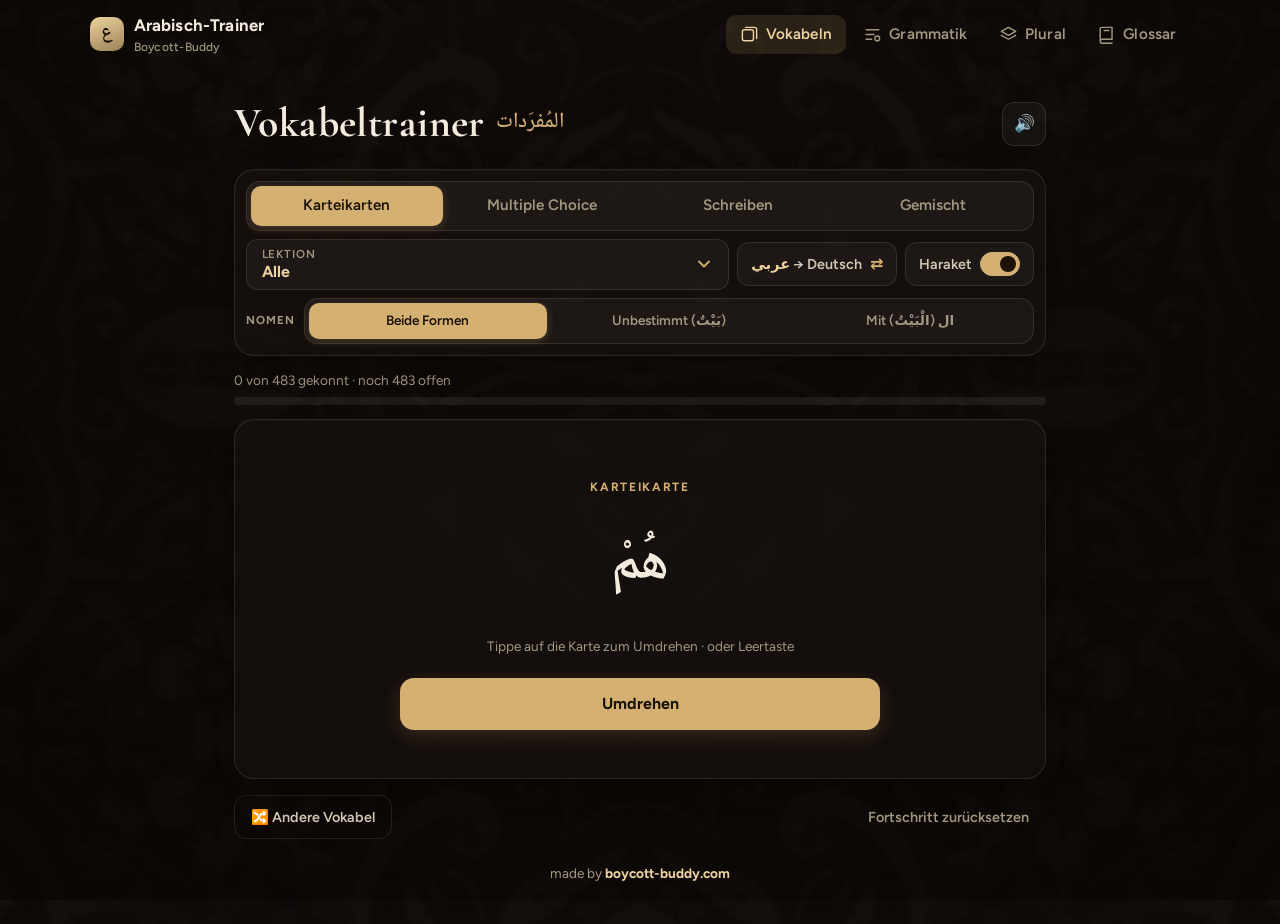
==== index.html @ 8d395cc5 "Vokabeln: unbestimmte und ال-Formen + Filter; Zusatz-Plurale markiert Nomen-Formen: - 109 fehlende G" ====
<!DOCTYPE html>
<html lang="de">
<head>
<meta charset="UTF-8">
<meta name="viewport" content="width=device-width, initial-scale=1.0, viewport-fit=cover">
<meta name="theme-color" content="#0e0a07">
<link rel="manifest" href="manifest.webmanifest">
<link rel="icon" type="image/png" sizes="32x32" href="icons/favicon-32.png">
<link rel="apple-touch-icon" href="icons/apple-touch-icon.png">
<meta name="apple-mobile-web-app-capable" content="yes">
<meta name="mobile-web-app-capable" content="yes">
<meta name="apple-mobile-web-app-status-bar-style" content="black-translucent">
<meta name="apple-mobile-web-app-title" content="Arabisch">
<title>Vokabeltrainer | Boycott-Buddy</title>
<link rel="preconnect" href="https://fonts.googleapis.com">
<link rel="preconnect" href="https://fonts.gstatic.com" crossorigin>
<link href="https://fonts.googleapis.com/css2?family=Cormorant+Garamond:wght@600;700&family=Figtree:wght@400;500;600;700&family=Noto+Naskh+Arabic:wght@400;500;600;700&display=swap" rel="stylesheet">
<link rel="stylesheet" href="theme.css?v=13">
<script>if(location.hash === "#glossar") location.replace("glossar.html");  /* alte Links aufs Glossar */</script>
<script src="vocab.js"></script>
</head>
<body class="bb-trainer">

  <nav class="tr-topbar" aria-label="Navigation">
    <a class="brand" href="index.html"><span class="brand-mark" aria-hidden="true">ع</span><span class="brand-text">Arabisch-Trainer<small>Boycott-Buddy</small></span></a>
    <div class="nav-links">
      <a href="index.html" class="active" aria-current="page"><svg viewBox="0 0 24 24" fill="none" stroke="currentColor" stroke-width="1.8" stroke-linecap="round" stroke-linejoin="round" aria-hidden="true"><rect x="3" y="6" width="14" height="14" rx="2.5"/><path d="M7 3h11.5A2.5 2.5 0 0 1 21 5.5V17"/></svg><span>Vokabeln</span></a>
      <a href="satzanalyse.html"><svg viewBox="0 0 24 24" fill="none" stroke="currentColor" stroke-width="1.8" stroke-linecap="round" stroke-linejoin="round" aria-hidden="true"><path d="M4 6h16M4 12h10M4 18h7"/><circle cx="18" cy="17" r="3"/></svg><span>Grammatik</span></a>
      <a href="plural-uebung.html"><svg viewBox="0 0 24 24" fill="none" stroke="currentColor" stroke-width="1.8" stroke-linecap="round" stroke-linejoin="round" aria-hidden="true"><path d="m12 3 9 5-9 5-9-5 9-5Z"/><path d="m3 13 9 5 9-5"/></svg><span>Plural</span></a>
      <a href="glossar.html"><svg viewBox="0 0 24 24" fill="none" stroke="currentColor" stroke-width="1.8" stroke-linecap="round" stroke-linejoin="round" aria-hidden="true"><path d="M4 19.5V5a2 2 0 0 1 2-2h13v15H6.5A2.5 2.5 0 0 0 4 20.5 2.5 2.5 0 0 0 6.5 23H19"/><path d="M9 7h6"/></svg><span>Glossar</span></a>
    </div>
  </nav>

  <header>
    <div class="head-row">
      <h1>Vokabeltrainer</h1>
      <span class="ar-sub">المُفرَدات</span>
      <button id="sound-toggle" class="icon-btn" title="Sound an/aus" aria-label="Sound an/aus">🔊</button>
    </div>
  </header>

  <main>
    <section class="panel" aria-label="Einstellungen">
      <div class="pill-group seg" id="tabs" aria-label="Übungsart">
        <button class="pill-btn" data-mode="flash"><span class="lbl-long">Karteikarten</span><span class="lbl-short">Karten</span></button>
        <button class="pill-btn" data-mode="mc"><span class="lbl-long">Multiple Choice</span><span class="lbl-short">Auswahl</span></button>
        <button class="pill-btn" data-mode="write">Schreiben</button>
        <button class="pill-btn" data-mode="mix"><span class="lbl-long">Gemischt</span><span class="lbl-short">Mix</span></button>
      </div>
      <div class="tool-row stack">
        <div data-picker-for="lesson-tabs"></div>
        <button class="toggle-pill" id="dir-toggle" title="Abfragerichtung umschalten">
          <span id="dir-label"><b>عربي</b> → Deutsch</span> <span class="swap" aria-hidden="true">⇄</span>
        </button>
        <label class="toggle-pill" id="harakat-toggle-wrap" title="Vokalzeichen (Haraket) anzeigen">
          <span>Haraket</span>
          <span class="switch">
            <input type="checkbox" id="harakat-checkbox" checked>
            <span class="slider"></span>
          </span>
          <b id="harakat-state" hidden>an</b>
        </label>
      </div>
      <div class="form-row">
        <span class="form-row-label">Nomen</span>
        <div class="pill-group seg" id="form-tabs" aria-label="Nomen-Form">
          <button class="pill-btn" data-form="beide"><span class="lbl-long">Beide Formen</span><span class="lbl-short">Beide</span></button>
          <button class="pill-btn" data-form="unbestimmt" title="z. B. بَيْتٌ – ein Haus"><span class="lbl-long">Unbestimmt (بَيْتٌ)</span><span class="lbl-short">ohne ال</span></button>
          <button class="pill-btn" data-form="mit-al" title="z. B. الْبَيْتُ – das Haus"><span class="lbl-long">Mit ال (الْبَيْتُ)</span><span class="lbl-short">mit ال</span></button>
        </div>
      </div>
      <div class="pill-group" id="lesson-tabs" data-picker data-picker-label="Lektion" data-picker-title="Lektion wählen"></div>
    </section>

    <div class="progress-row">
      <div class="progress-track"><div class="progress-fill" id="progress-fill" style="width:0%"></div></div>
      <div class="progress-label" id="progress-label">0 % gekonnt</div>
      <div class="stats-pill" hidden>
        <div>Gesamt <b id="stat-total">0</b></div>
        <div class="mastered">Gekonnt <b id="stat-mastered">0</b></div>
      </div>
    </div>

    <div class="card-outer">
      <div class="card" id="card"></div>
      <div id="end-overlay" class="end-overlay" aria-hidden="true">
        <div class="end-modal" role="dialog" aria-modal="true" aria-labelledby="end-title">
          <h2 id="end-title">Alles gekonnt!</h2>
          <p id="end-message">Du hast alle Vokabeln dieser Lektion erfolgreich gelernt.</p>
          <div class="end-actions">
            <button class="btn-replay" id="end-replay">Nochmal üben</button>
            <button class="btn-back" id="end-back">Zurück zur Übersicht</button>
            <button class="btn-close" id="end-close">Schließen</button>
          </div>
        </div>
      </div>
    </div>

    <div class="controls">
      <button class="ghost-btn" id="shuffle-btn">🔀 Andere Vokabel</button>
      <button class="ghost-btn danger" id="reset-progress-btn">Fortschritt zurücksetzen</button>
    </div>
  </main>

  <footer>
    <div class="made-by">made by <a href="https://boycott-buddy.com/" target="_blank" rel="noopener">boycott-buddy.com</a></div>
  </footer>

<script>
/* Die Vokabelliste (LESSONS) wird aus vocab.js geladen — siehe <script src="vocab.js">
   im <head>. Diese Datei hier enthält nur die Trainer-Logik. */
const STORAGE_KEY = "vocab_progress_v1";
const SOUND_KEY = "vocab_sound_muted";
/* Ein Wort gilt als "gekonnt", sobald die letzte Antwort richtig war; ein Fehler zieht es wieder ab. */
const MASTER_THRESHOLD = 1;

/* ---------- Haraket ein-/ausblenden ---------- */
const HARAKAT_REGEX = /[ً-ْٖ-ٰٟۖ-ۭ]/g;
function stripHarakat(text){ return text.replace(HARAKAT_REGEX, ""); }
let showHarakat = true;
function displayArabic(text){ return showHarakat ? text : stripHarakat(text); }

/* ---------- Lektionen ---------- */
let selectedLesson = "alle";
/* Jedes Wort zählt nur einmal, auch wenn es in mehreren Lektionen steht
   (der Fortschritt wird ohnehin pro Wort gespeichert). */
function currentDeck(){
  const list = selectedLesson === "alle" ? Object.values(LESSONS).flat() : (LESSONS[selectedLesson] || []);
  const seen = new Set();
  return list
    .flatMap(w => w.alt ? [w, altCard(w)] : [w])          // zweite Form (unbestimmt / mit ال) als eigene Karte
    .filter(w => { const k = w.arabic.trim(); if(seen.has(k)) return false; seen.add(k); return true; })
    .filter(matchesFormFilter);
}

/* ---------- Nomen-Formen: unbestimmt (بَيْتٌ – ein Haus) / mit ال (الْبَيْتُ – das Haus) ----------
   In vocab.js steht bei einem Nomen die fehlende Gegenform im Feld "alt". Daraus wird
   eine eigene Karte mit eigenem Lernfortschritt.
   Filter: "beide" = alle Vokabeln; "unbestimmt" / "mit-al" = NUR Nomen in genau
   dieser Form (Verben, Adjektive, Partikeln, Ländernamen usw. fallen dann weg). */
const FORM_KEY = "vocab_form_filter";
let formFilter = "beide";                 // beide | unbestimmt | mit-al
try{ formFilter = localStorage.getItem(FORM_KEY) || "beide"; }catch(e){}
const altCache = new Map();
function altCard(w){
  if(!altCache.has(w)) altCache.set(w, { arabic: w.alt.arabic, german: w.alt.german, categories: w.categories, isAltOf: w });
  return altCache.get(w);
}
function nounForm(w){
  const isNoun = w.alt || w.isAltOf ||
    (Array.isArray(w.categories) && w.categories.includes("ism") && /^(ein|eine|der|die|das)\s/i.test(w.german.trim()));
  if(!isNoun) return null;
  return stripHarakat(w.arabic.trim()).startsWith("ال") ? "mit-al" : "unbestimmt";
}
function matchesFormFilter(w){
  if(formFilter === "beide") return true;
  return nounForm(w) === formFilter;
}

/* ---------- Sound-Engine ----------
   synthetisiert per Web Audio, keine Audiodateien nötig.
   Combo-System: richtige Antworten in Folge klingen minimal höher/heller,
   damit sich eine Serie auch akustisch wie ein kleiner Erfolg anfühlt. */
const Sound = (() => {
  let ctx = null;
  let muted = localStorage.getItem(SOUND_KEY) === "1";
  let combo = 0;

  function ensureCtx(){
    if(!ctx){
      const AC = window.AudioContext || window.webkitAudioContext;
      ctx = new AC();
    }
    if(ctx.state === "suspended") ctx.resume();
    return ctx;
  }

  function tone(freq, start, dur, type="sine", gainPeak=0.16, opts={}){
    if(muted) return;
    /* Sound darf NIE die Bedienung blockieren (z. B. wenn der Browser Audio sperrt) */
    try{ toneUnsafe(freq, start, dur, type, gainPeak, opts); }catch(e){ /* ignorieren */ }
  }
  function toneUnsafe(freq, start, dur, type, gainPeak, opts){
    const c = ensureCtx();
    const osc = c.createOscillator();
    const gain = c.createGain();
    const filter = c.createBiquadFilter();
    filter.type = "lowpass";
    filter.frequency.value = opts.cutoff || 4200;
    osc.type = type;
    osc.frequency.setValueAtTime(freq, c.currentTime + start);
    if(opts.slideTo){
      osc.frequency.linearRampToValueAtTime(opts.slideTo, c.currentTime + start + dur);
    }
    gain.gain.setValueAtTime(0, c.currentTime + start);
    gain.gain.linearRampToValueAtTime(gainPeak, c.currentTime + start + 0.014);
    gain.gain.exponentialRampToValueAtTime(0.0001, c.currentTime + start + dur);
    osc.connect(filter).connect(gain).connect(c.destination);
    osc.start(c.currentTime + start);
    osc.stop(c.currentTime + start + dur + 0.03);
  }

  return {
    click(){ tone(660, 0, 0.045, "triangle", 0.05, {cutoff: 3000}); },
    flip(){ tone(520, 0, 0.05, "triangle", 0.07); tone(780, 0.05, 0.08, "sine", 0.06); },

    correct(){
      combo = Math.min(combo + 1, 7);
      const step = Math.pow(2, combo / 12); // pro Combo-Stufe einen Halbton höher
      tone(523.25 * step, 0,    0.11, "sine", 0.17);
      tone(659.25 * step, 0.05, 0.13, "sine", 0.13);
      tone(783.99 * step, 0.1,  0.18, "sine", 0.11);
    },

    wrong(){
      combo = 0;
      tone(233, 0,    0.16, "sine", 0.11, {slideTo: 180, cutoff: 1400});
      tone(174, 0.03, 0.2,  "sine", 0.08, {cutoff: 1200});
    },

    mastered(){
      combo = 0;
      tone(523.25, 0,    0.12, "sine", 0.15);
      tone(659.25, 0.08, 0.12, "sine", 0.15);
      tone(783.99, 0.16, 0.14, "sine", 0.15);
      tone(1046.5, 0.26, 0.32, "sine", 0.17);
      tone(1318.5, 0.3,  0.28, "sine", 0.09);
    },

    isMuted(){ return muted; },
    toggle(){
      muted = !muted;
      localStorage.setItem(SOUND_KEY, muted ? "1" : "0");
      if(!muted) this.click();
      return muted;
    }
  };
})();

let progress = loadProgress();
let mode = "flash";
let direction = "ar-de"; // ar-de = Arabisch -> Deutsch, de-ar = Deutsch -> Arabisch
let currentWord = null;
let lastWordKey = null;
let sessionCorrect = 0, sessionTotal = 0;
let cardEl = document.getElementById("card");

function loadProgress(){
  try{
    const raw = localStorage.getItem(STORAGE_KEY);
    return raw ? JSON.parse(raw) : {};
  }catch(e){ return {}; }
}
function saveProgress(){
  try{ localStorage.setItem(STORAGE_KEY, JSON.stringify(progress)); }catch(e){}
}
/* Lernstufe pro Wort (Feld "streak", 0 … MASTER_THRESHOLD):
   richtig  -> eine Stufe hoch (max. MASTER_THRESHOLD = gekonnt)
   falsch   -> eine Stufe runter (nicht gleich auf 0, damit der Fortschritt nicht einbricht) */
function wordKey(word){ return word.arabic.trim(); }
function getEntry(word){
  const k = wordKey(word);
  if(!progress[k]){
    /* ältere Einträge mit Leerzeichen am Ende übernehmen */
    progress[k] = progress[word.arabic] ? progress[word.arabic] : { streak: 0, wrong: 0 };
  }
  return progress[k];
}
function getLevel(word){
  const e = progress[wordKey(word)] || progress[word.arabic];
  return e ? Math.min(e.streak || 0, MASTER_THRESHOLD) : 0;
}
function isMastered(word){
  return getLevel(word) >= MASTER_THRESHOLD;
}
function markResult(word, correct){
  const e = getEntry(word);
  const wasMastered = e.streak >= MASTER_THRESHOLD;
  if(correct){ e.streak = Math.min(MASTER_THRESHOLD, (e.streak || 0) + 1); }
  else { e.streak = Math.max(0, Math.min(e.streak || 0, MASTER_THRESHOLD) - 1); e.wrong = (e.wrong || 0) + 1; }
  const justMastered = !wasMastered && e.streak >= MASTER_THRESHOLD;
  saveProgress();
  sessionTotal++; if(correct) sessionCorrect++;
  lastWordKey = wordKey(word);

  try{ if(justMastered) Sound.mastered(); else if(correct) Sound.correct(); else Sound.wrong(); }catch(err){}

  updateStats();
}

function updateStats(){
  const deck = currentDeck();
  const masteredCount = deck.filter(isMastered).length;
  const levelSum = deck.reduce((sum, w) => sum + getLevel(w), 0);
  const pct = deck.length ? Math.round(levelSum / (deck.length * MASTER_THRESHOLD) * 100) : 0;
  document.getElementById("stat-total").innerText = deck.length;
  document.getElementById("stat-mastered").innerText = `${masteredCount}/${deck.length}`;
  document.getElementById("progress-fill").style.width = pct + "%";
  if(deck.length > 0 && masteredCount === deck.length){
    document.getElementById("progress-label").innerText = "100 % — Alles gekonnt!";
    if(window.__endShownFor !== selectedLesson){
      window.__endShownFor = selectedLesson;
      try{ showEndOverlay(deck); }catch(e){}
      try{ Sound.mastered(); }catch(e){}
    }
  } else {
    window.__endShownFor = null;
    document.getElementById("progress-label").innerText = `${masteredCount} von ${deck.length} gekonnt · noch ${deck.length - masteredCount} offen`;
    try{ hideEndOverlay(); }catch(e){}
  }
}

/* ---------- End-Screen / Overlay Logik ---------- */
function showEndOverlay(deck){
  const overlay = document.getElementById('end-overlay');
  const msg = document.getElementById('end-message');
  const title = document.getElementById('end-title');
  const label = selectedLesson === 'alle' ? 'allen Lektionen' : ((typeof LESSON_LABELS !== 'undefined' && LESSON_LABELS[selectedLesson]) || `Lektion ${selectedLesson}`);
  title.innerText = 'Alles gekonnt!';
  msg.innerText = `Du hast alle Vokabeln in ${label} erfolgreich gelernt.`;
  overlay.classList.add('show'); overlay.setAttribute('aria-hidden','false');
}

function hideEndOverlay(){
  const overlay = document.getElementById('end-overlay');
  if(overlay){ overlay.classList.remove('show'); overlay.setAttribute('aria-hidden','true'); }
}

function replayLesson(){
  const deck = currentDeck();
  deck.forEach(w => { const e = getEntry(w); e.streak = 0; e.wrong = 0; });
  sessionCorrect = 0; sessionTotal = 0;
  saveProgress();
  window.__endShownFor = null;
  hideEndOverlay();
  updateStats();
  nextCard();
}

function backToAll(){
  selectedLesson = 'alle';
  buildLessonTabs();
  window.__endShownFor = null;
  hideEndOverlay();
  updateStats();
  nextCard();
}

// Overlay button listeners
document.addEventListener('click', function(e){
  if(e.target && e.target.id === 'end-replay') replayLesson();
  if(e.target && e.target.id === 'end-back') backToAll();
  if(e.target && e.target.id === 'end-close') hideEndOverlay();
});

function scheduleNextCard(delay = 850){
  clearTimeout(window.__vocabAdvanceTimer);
  window.__vocabAdvanceTimer = window.setTimeout(() => nextCard(), delay);
}

/* Dasselbe Wort nie zweimal direkt hintereinander; Wörter mit vielen Fehlern kommen häufiger. */
function weightedPick(list){
  const known = list.filter(isMastered);
  const unknown = list.filter(w => !isMastered(w));
  /* Meistens kommen noch nicht gekonnte Wörter dran; etwa jede 4. Karte ist eine
     Wiederholung eines schon gekonnten Wortes — bei einem Fehler wird dort der Punkt
     wieder abgezogen. */
  let cand;
  if(unknown.length === 0) cand = known;
  else if(known.length > 0 && Math.random() < 0.25) cand = known;
  else cand = unknown;
  if(cand.length > 1) cand = cand.filter(w => wordKey(w) !== lastWordKey);
  const weights = cand.map(w => {
    const e = progress[wordKey(w)] || {};
    return 1 + Math.min(e.wrong || 0, 4);
  });
  let r = Math.random() * weights.reduce((a, b) => a + b, 0);
  for(let i = 0; i < cand.length; i++){
    r -= weights[i];
    if(r <= 0) return cand[i];
  }
  return cand[cand.length - 1];
}

function shuffle(arr){
  for(let i=arr.length-1;i>0;i--){
    const j = Math.floor(Math.random()*(i+1));
    [arr[i],arr[j]]=[arr[j],arr[i]];
  }
  return arr;
}

function setMode(m){
  mode = m;
  document.querySelectorAll("#tabs .pill-btn").forEach(t => t.classList.toggle("active", t.dataset.mode === m));
  nextCard();
}

function toggleDirection(){
  direction = direction === "ar-de" ? "de-ar" : "ar-de";
  const label = document.getElementById("dir-label");
  label.innerHTML = direction === "ar-de" ? "<b>عربي</b> → Deutsch" : "<b>Deutsch</b> → عربي";
  nextCard();
}

function activeModeForRound(){
  if(mode !== "mix") return mode;
  const pool = ["flash","mc","write"];
  return pool[Math.floor(Math.random()*pool.length)];
}

/* ---------- Lektionen-Auswahl ---------- */
function buildLessonTabs(){
  const wrap = document.getElementById("lesson-tabs");
  wrap.innerHTML = "";

  const allBtn = document.createElement("button");
  allBtn.className = "lesson-pill" + (selectedLesson === "alle" ? " active" : "");
  allBtn.textContent = "Alle";
  allBtn.dataset.key = "alle";
  wrap.appendChild(allBtn);

  /* Schlüssel wie "9a"/"9b": erst nach Zahl, dann nach Suffix sortieren; "Grammatik" ans Ende */
  const lessonOrder = k => { const m = String(k).match(/^(\d+)(.*)$/); return m ? [Number(m[1]), m[2]] : [Infinity, String(k)]; };
  Object.keys(LESSONS).sort((a,b) => { const x = lessonOrder(a), y = lessonOrder(b); return x[0] !== y[0] ? (x[0] < y[0] ? -1 : 1) : x[1].localeCompare(y[1]); }).forEach(key => {
    const hasWords = LESSONS[key].length > 0;
    const btn = document.createElement("button");
    btn.className = "lesson-pill" + (hasWords ? "" : " disabled") + (selectedLesson === key ? " active" : "");
    btn.textContent = (typeof LESSON_LABELS !== "undefined" && LESSON_LABELS[key]) || `Lektion ${key}`;
    btn.dataset.key = key;
    if(!hasWords) btn.title = "noch keine Vokabeln in dieser Lektion";
    wrap.appendChild(btn);
  });

  /* onclick statt addEventListener: buildLessonTabs() läuft mehrfach (z. B. bei
     "Zurück zur Übersicht"); sonst würde der Listener jedes Mal doppelt registriert. */
  wrap.onclick = e => {
    const btn = e.target.closest(".lesson-pill");
    if(!btn || btn.classList.contains("disabled")) return;
    Sound.click();
    selectedLesson = btn.dataset.key;
    [...wrap.children].forEach(b => b.classList.toggle("active", b === btn));
    updateStats();
    nextCard();
  };
}

function nextCard(){
  clearTimeout(window.__vocabAdvanceTimer);
  cardEl.onclick = null; cardEl.style.cursor = "";
  const deck = currentDeck();
  if(deck.length === 0){
    const label = selectedLesson === "alle" ? "Vokabeln" : `Lektion ${selectedLesson}`;
    cardEl.innerHTML = `<div class="empty-state"><div class="big">Noch keine ${label} hinterlegt.</div>Trage sie in <kbd>vocab.js</kbd> in der passenden Lektion ein.</div>`;
    return;
  }
  currentWord = weightedPick(deck);
  const roundMode = activeModeForRound();
  if(roundMode === "flash") renderFlash();
  else if(roundMode === "mc") renderMC();
  else renderWrite();
}

function pluralHtml(word){
  if(!word || !word.plural) return "";
  /* Plurale, die nicht im Buch stehen (Ergänzungen, v. a. Lektion 1–11), deutlich markieren */
  const extra = typeof isBookPlural === "function" && !isBookPlural(word);
  return `<span class="plural-line${extra ? " not-book" : ""}">Plural${extra ? ' <small class="not-book-tag" title="Diese Pluralform steht nicht im Buch">nicht aus dem Buch</small>' : ""}: <bdi class="ar" dir="rtl">${displayArabic(word.plural)}</bdi></span>`;
}

function frontBack(word){
  if(direction === "ar-de") return { front: displayArabic(word.arabic), back: word.german, frontIsArabic: true };
  return { front: word.german, back: displayArabic(word.arabic), frontIsArabic: false };
}

function renderFlash(){
  const {front, back, frontIsArabic} = frontBack(currentWord);
  cardEl.innerHTML = `
    <div class="prompt-hint">Karteikarte</div>
    <div class="prompt-row-flex">
      <div id="flash-face" class="${frontIsArabic ? 'prompt-word' : 'prompt-word is-german'}" style="cursor:pointer;">${front}</div>
    </div>
    <div class="tap-hint" id="flash-hint">Tippe auf die Karte zum Umdrehen<span class="only-desktop"> · oder Leertaste</span></div>
    <div id="flash-actions" class="flash-actions" style="display:none;">
      <button class="btn-again" id="btn-again">✗ Nochmal</button>
      <button class="btn-know" id="btn-know">✓ Kenn ich</button>
    </div>
    <button type="button" class="next-btn" id="flash-flip-btn">Umdrehen</button>
  `;
  const face = document.getElementById("flash-face");
  const actions = document.getElementById("flash-actions");

  let flipped = false;
  const flipBtn = document.getElementById("flash-flip-btn");
  function flip(){
    flipped = !flipped;
    if(flipped){
      face.innerHTML = back + pluralHtml(currentWord);
      face.className = frontIsArabic ? "prompt-word is-german" : "prompt-word";
      actions.style.display = "flex";
    } else {
      face.innerHTML = front;
      face.className = frontIsArabic ? "prompt-word" : "prompt-word is-german";
      actions.style.display = "none";
    }
    if(flipBtn){
      flipBtn.textContent = flipped ? "Zurückdrehen" : "Umdrehen";
      flipBtn.classList.toggle("secondary", flipped);
    }
    const hint = document.getElementById("flash-hint");
    if(hint) hint.style.display = flipped ? "none" : "";
    try{ Sound.flip(); }catch(e){}
  }
  /* Entfernt sich selbst, sobald diese Karte nicht mehr angezeigt wird. Vorher wurde nur
     auf "irgendeine" Karteikarte geprüft — beim Überspringen ("Andere Vokabel") blieben
     alte Handler aktiv und sammelten sich an. */
  function flipHandler(e){
    if(!face.isConnected){ document.removeEventListener("keydown", flipHandler); return; }
    if(e.target && e.target.closest && e.target.closest("button, input, a")) return;   // Tastatur auf Knöpfen nicht abfangen
    if(e.code === "Space" || e.code === "Enter"){ e.preventDefault(); flip(); }
  }
  /* ganze Karte (nicht nur das Wort) + Button: hin und zurück umdrehen */
  face.onclick = e => { e.stopPropagation(); flip(); };
  cardEl.style.cursor = "pointer";
  cardEl.onclick = e => { if(e.target.closest("#flash-actions")) return; flip(); };
  if(flipBtn) flipBtn.onclick = e => { e.stopPropagation(); flip(); };
  document.addEventListener("keydown", flipHandler);

  setTimeout(() => {
    const again = document.getElementById("btn-again");
    const know = document.getElementById("btn-know");
    if(again) again.onclick = () => { if(actions.style.display !== "none"){ document.removeEventListener("keydown", flipHandler); markResult(currentWord, false); nextCard(); } };
    if(know) know.onclick = () => { if(actions.style.display !== "none"){ document.removeEventListener("keydown", flipHandler); markResult(currentWord, true); nextCard(); } };
  }, 0);
}

function renderMC(){
  const {front, back, frontIsArabic} = frontBack(currentWord);
  const pickBackOf = (w) => direction === "ar-de" ? w.german : displayArabic(w.arabic);
  /* Falschantworten zuerst aus dem aktuellen Deck. Hat die Lektion zu wenige
     verschiedene Wörter (z. B. nur 3), wird aus allen Lektionen aufgefüllt —
     jede Liste wird nur einmal durchlaufen, damit es nie in eine Endlosschleife läuft. */
  const choices = [back];
  /* Wörter mit derselben arabischen Schreibung (z. B. مَا in Lektion 1 und 10) haben
     teils andere Übersetzungen — die wären als "falsche" Antwort eigentlich auch richtig
     und würden ungerecht als Fehler gezählt. Deshalb nie als Distraktor verwenden. */
  const sameArabic = w => stripHarakat(w.arabic.trim()) === stripHarakat(currentWord.arabic.trim());
  const addDistractors = list => {
    for(const w of shuffle([...list])){
      if(choices.length >= 4) break;
      if(sameArabic(w)) continue;
      const c = pickBackOf(w);
      if(!choices.includes(c)) choices.push(c);
    }
  };
  addDistractors(currentDeck().filter(w => w !== currentWord));
  if(choices.length < 4){
    const padPool = Object.entries(LESSONS)
      .filter(([key]) => selectedLesson === "Grammatik" || key !== "Grammatik")
      .flatMap(([, words]) => words)
      .filter(w => w !== currentWord);
    addDistractors(padPool);
  }
  shuffle(choices);

  cardEl.innerHTML = `
    <div class="prompt-hint">Was bedeutet</div>
    <div class="prompt-row-flex">
      <div class="${frontIsArabic ? 'prompt-word' : 'prompt-word is-german'}">${front}</div>
    </div>
    <div class="feedback" id="feedback"></div>
    <div class="mc-grid" id="mc-grid"></div>
    <button class="next-btn" id="next-btn" style="display:none;">Nächste Vokabel ➔</button>
  `;

  const grid = document.getElementById("mc-grid");
  choices.forEach((choice) => {
    const btn = document.createElement("button");
    btn.className = "opt-btn";
    btn.innerText = choice;
    btn.onclick = () => selectMC(choice, btn, back);
    grid.appendChild(btn);
  });
  document.getElementById("next-btn").onclick = nextCard;
}

function selectMC(choice, btn, correctAnswer){
  const buttons = document.querySelectorAll(".opt-btn");
  buttons.forEach(b => b.disabled = true);
  const feedback = document.getElementById("feedback");
  const correct = choice === correctAnswer;
  markResult(currentWord, correct);
  if(correct){
    btn.classList.add("correct");
    feedback.innerText = "Richtig! 🎉";
    feedback.className = "feedback ok";
    document.getElementById("next-btn").style.display = "none";
    scheduleNextCard();
  } else {
    btn.classList.add("wrong");
    feedback.innerText = `Falsch — richtig wäre: ${correctAnswer}`;
    feedback.className = "feedback bad";
    buttons.forEach(b => { if(b.innerText === correctAnswer) b.classList.add("correct"); });
    const nb = document.getElementById("next-btn");
    nb.style.display = "block";
    if(window.autoAdvance) autoAdvance(nb, AUTO_DELAY.wrong);
  }
}

function renderWrite(){
  const word = currentWord;
  function normalizeText(t){
    return (t||"").toLowerCase().replace(/[̀-ͯ]/g,"")
      .replace(/[^a-z0-9äöüß\s]/g,"")
      .replace(/\s+/g," ").trim();
  }

  function parseVariants(s){
    if(!s) return [];
    const variants = [];
    // main without parentheses
    const withoutParens = s.replace(/\s*\([^)]*\)/g, ' ').trim();
    if(withoutParens) variants.push(withoutParens);
    // extract parentheses contents as alternatives
    const parenMatches = [...s.matchAll(/\(([^)]+)\)/g)];
    parenMatches.forEach(m => { if(m[1]) variants.push(m[1].trim()); });
    // replace 'oder' with comma to split
    const flat = variants.map(v => v.replace(/\boder\b/gi, ',')).join(',');
    // split on common separators
    const parts = flat.split(/[\/,;|\\]/).map(p => p.trim()).filter(Boolean);
    return parts;
  }

  function buildAcceptedAnswers(correct){
    const variants = parseVariants(correct);
    const acc = new Set();
    variants.forEach(v => {
      let norm = normalizeText(v);
      if(!norm) return;
      acc.add(norm);
      // allow omitting indefinite articles (ein/eine/einen)
      const m = norm.match(/^(ein|eine|einen)\s+(.*)$/);
      if(m && m[2]) acc.add(normalizeText(m[2]));
      // also allow variants where parentheses content was the alternative: handled by parseVariants
    });
    return acc;
  }
  cardEl.innerHTML = `
    <div class="prompt-hint">Übersetze ins Deutsche</div>
    <div class="prompt-row-flex">
      <div class="prompt-word">${displayArabic(word.arabic)}</div>
    </div>
    <div class="type-row">
      <input type="text" id="write-input" autocomplete="off" placeholder="Antwort eingeben…" />
      <button id="write-submit">Prüfen</button>
    </div>
    <div class="feedback" id="feedback"></div>
    <button class="next-btn" id="next-btn" style="display:none;">Nächste Vokabel ➔</button>
  `;

  const input = document.getElementById("write-input");
  input.focus();
  function submit(){
    if(input.disabled) return;
    const userRaw = input.value || "";
    const user = normalizeText(userRaw);
    const correctRaw = word.german || "";
    const accepted = buildAcceptedAnswers(correctRaw);

    // If correct answer contains a definite article, require it (no alt without it was added).
    const correct = accepted.has(user);

    markResult(word, correct);
    input.disabled = true;
    const feedback = document.getElementById("feedback");
    if(correct){
      feedback.innerText = "Richtig! 🎉";
      feedback.className = "feedback ok";
      document.getElementById("next-btn").style.display = "none";
      scheduleNextCard();
    } else {
      feedback.innerText = `Falsch — richtig wäre: ${word.german}`;
      feedback.className = "feedback bad";
      const nb = document.getElementById("next-btn");
      nb.style.display = "block";
      if(window.autoAdvance) autoAdvance(nb, AUTO_DELAY.long);   // etwas länger: richtige Schreibweise lesen
    }
  }
  document.getElementById("write-submit").onclick = submit;
  input.addEventListener("keydown", e => { if(e.key === "Enter") submit(); });
  document.getElementById("next-btn").onclick = nextCard;
}

document.getElementById("tabs").addEventListener("click", e => {
  const btn = e.target.closest(".pill-btn");
  if(btn){ Sound.click(); setMode(btn.dataset.mode); }
});
document.getElementById("dir-toggle").addEventListener("click", () => { Sound.click(); toggleDirection(); });
document.getElementById("shuffle-btn").addEventListener("click", () => { Sound.click(); nextCard(); });
document.getElementById("reset-progress-btn").addEventListener("click", () => {
  if(confirm("Gesamten Lernfortschritt zurücksetzen?")){
    progress = {};
    saveProgress();
    sessionCorrect = 0; sessionTotal = 0;
    updateStats();
    nextCard();
  }
});
const soundBtn = document.getElementById("sound-toggle");
function refreshSoundBtn(){ soundBtn.innerText = Sound.isMuted() ? "🔇" : "🔊"; }
soundBtn.addEventListener("click", () => { Sound.toggle(); refreshSoundBtn(); });
refreshSoundBtn();

const harakatCheckbox = document.getElementById("harakat-checkbox");
const harakatState = document.getElementById("harakat-state");
harakatCheckbox.addEventListener("change", e => {
  showHarakat = e.target.checked;
  harakatState.innerText = showHarakat ? "an" : "aus";
  Sound.click();
  nextCard();
});

/* Nomen-Form-Filter */
const formTabs = document.getElementById("form-tabs");
function refreshFormTabs(){ formTabs.querySelectorAll(".pill-btn").forEach(b => b.classList.toggle("active", b.dataset.form === formFilter)); }
formTabs.addEventListener("click", e => {
  const b = e.target.closest(".pill-btn"); if(!b) return;
  Sound.click();
  formFilter = b.dataset.form;
  try{ localStorage.setItem(FORM_KEY, formFilter); }catch(err){}
  refreshFormTabs();
  window.__endShownFor = null;
  updateStats();
  nextCard();
});
refreshFormTabs();

// Init
buildLessonTabs();
setMode("flash");
updateStats();

// Absicherung: die Seite soll nie waagerecht verschoben sein
window.addEventListener("scroll", () => { if(window.scrollX) window.scrollTo(0, window.scrollY); }, { passive: true });
</script>
<script src="ui.js?v=4"></script>
</body>
</html>
---- theme.css ----
/* ==========================================================================
   BoycottBuddy-Theme — gemeinsam genutzt von index.html (Vokabeltrainer),
   satzanalyse.html (Grammatik) und plural-uebung.html (Plural-Übung).

   Dateien, die zusammengehören (im selben Ordner):
     theme.css          <- diese Datei (Aussehen)
     ui.js              <- Lektions-Auswahlmenü (Bottom-Sheet) für alle Seiten
     bg-ornament.jpg    <- Hintergrundmuster (nahtlose Spiegelkachel)

   Zum Anpassen reicht meist der :root-Block (Farben/Schriften/Abstände).
   Aufbau: Handy zuerst; ab 760px Breite gelten die Desktop-Regeln unten.
   ========================================================================== */

:root {
  /* Flächen */
  --bg:            #0e0a07;
  --surface:       rgba(22, 17, 14, 0.82);   /* durchscheinend wie früher: Ornament bleibt überall sichtbar */
  --surface-solid: #1b1612;                  /* nur für Overlays/Menüs */
  --surface-2:     rgba(255, 255, 255, 0.04);
  --surface-3:     rgba(255, 255, 255, 0.08);

  /* Gold (Markenfarbe) */
  --gold:          #d4b072;
  --gold-bright:   #ecd29f;
  --gold-dim:      #9c8156;
  --gold-soft:     rgba(212, 176, 114, 0.14);
  --gold-ink:      #1b1308;            /* Text auf Gold */

  /* Text */
  --cream:         #f3ebdd;            /* Haupttext / Überschriften */
  --text:          #d3c8b6;            /* Fließtext */
  --text-dim:      #a39782;            /* Nebentext (noch gut lesbar) */

  /* Linien */
  --line:          rgba(236, 210, 159, 0.12);
  --line-strong:   rgba(212, 176, 114, 0.5);

  /* Status */
  --ok:            #74d6bd;
  --ok-soft:       rgba(116, 214, 189, 0.13);
  --wrong:         #f08f73;
  --wrong-soft:    rgba(240, 143, 115, 0.13);

  /* Alte Variablennamen (werden in den Seiten noch verwendet) */
  --primary-color:   var(--gold);
  --secondary-color: var(--gold-dim);
  --accent-color:    var(--gold-bright);
  --accent:          var(--gold-bright);
  --dark-color:      var(--bg);
  --light-color:     #f8f9fa;
  --text-color:      var(--text);
  --text-light:      var(--cream);
  --wrong-color:     var(--wrong);

  --font-main:    'Figtree', system-ui, -apple-system, 'Segoe UI', Roboto, sans-serif;
  --font-heading: 'Cormorant Garamond', Georgia, 'Times New Roman', serif;
  --font-arabic:  'Noto Naskh Arabic', 'Amiri', 'Traditional Arabic', serif;

  --radius:     14px;
  --radius-lg:  20px;
  --shadow:     0 1px 0 rgba(255, 255, 255, 0.03) inset, 0 10px 30px rgba(0, 0, 0, 0.35);
  --nav-h:      64px;   /* Höhe der Navigationsleiste unten (Handy) */
  --tap:        44px;   /* Mindesthöhe für antippbare Elemente */

  color-scheme: dark;
}

* { box-sizing: border-box; }
html { font-size: 16px; -webkit-text-size-adjust: 100%; scroll-padding-top: 1rem; }
button, input, select { font: inherit; color: inherit; }
button { -webkit-tap-highlight-color: transparent; }
[hidden] { display: none !important; }

/* Sichtbarer Fokusrahmen für Tastaturbedienung */
:focus { outline: none; }
:focus-visible { outline: 2px solid var(--gold-bright); outline-offset: 2px; border-radius: 8px; }

/* ---------- Absicherung gegen Layout-Verschiebungen ---------- */
html body.bb-trainer {
  display: block;
  position: relative;
  float: none;
  width: auto;
  min-width: 0;
  max-width: 100%;
  margin: 0;
  overflow-x: hidden;
  overflow-x: clip;
}
html body.bb-trainer > .tr-topbar,
html body.bb-trainer > header,
html body.bb-trainer > main,
html body.bb-trainer > footer {
  float: none;
  left: auto; right: auto; top: auto; bottom: auto;
  transform: none;
  min-width: 0;
  box-sizing: border-box;
}
main > *, main .pill-row, main .pill-group { min-width: 0; max-width: 100%; }

/* ---------- Grundlayout ---------- */
body {
  font-family: var(--font-main);
  font-size: 1rem;
  line-height: 1.55;
  margin: 0;
  padding: 0 0 calc(var(--nav-h) + env(safe-area-inset-bottom, 0px) + 1rem);
  background-color: var(--bg);
  color: var(--text);
  min-height: 100vh;
  min-height: 100dvh;
  -webkit-font-smoothing: antialiased;
}
/* Hintergrund wie bisher: Ornament-Kachel + sanfte Vignette zur Mitte */
body {
  background-color: var(--bg);
  background-image: url('bg-ornament.jpg?v=5');
  background-size: 1700px auto;
  background-position: center top;
  background-repeat: repeat;
}
body::before {
  content: "";
  position: fixed;
  inset: 0;
  z-index: -1;
  pointer-events: none;
  background: radial-gradient(ellipse at 50% 28%, transparent 38%, rgba(6, 4, 2, 0.6) 100%);
}
@media (max-width: 640px) {
  body { background-size: 1100px auto; }
}

/* ---------- Obere Leiste / Navigation ---------- */
.tr-topbar {
  position: relative;
  top: 0;
  z-index: 40;
  display: flex;
  align-items: center;
  justify-content: space-between;
  gap: 1rem;
  padding: 0.6rem 1rem;
  padding-top: calc(0.6rem + env(safe-area-inset-top, 0px));
  background: transparent;
}
/* Achtung: kein backdrop-filter an .tr-topbar — sonst klebt die (fixe) Handy-Navigation nicht mehr unten */
.brand {
  display: inline-flex;
  align-items: center;
  gap: 0.6rem;
  text-decoration: none;
  color: var(--cream);
  min-width: 0;
}
.brand-mark {
  width: 34px; height: 34px;
  flex-shrink: 0;
  display: grid; place-items: center;
  border-radius: 10px;
  background: linear-gradient(160deg, var(--gold-bright), var(--gold-dim));
  color: var(--gold-ink);
  font-family: var(--font-arabic);
  font-weight: 700;
  font-size: 1.2rem;
  line-height: 1;
  padding-bottom: 4px;
}
.brand-text { font-weight: 700; font-size: 1rem; letter-spacing: 0.01em; white-space: nowrap; overflow: hidden; text-overflow: ellipsis; }
.brand-text small { display: block; font-weight: 500; font-size: 0.75rem; color: var(--text-dim); letter-spacing: 0.02em; }

/* Handy: Navigation als feste Leiste unten — immer erreichbar, mit Daumen gut bedienbar */
.nav-links {
  position: fixed;
  left: 0; right: 0; bottom: 0;
  z-index: 50;
  display: grid;
  grid-template-columns: repeat(4, 1fr);
  height: calc(var(--nav-h) + env(safe-area-inset-bottom, 0px));
  padding: 0 0.25rem env(safe-area-inset-bottom, 0px);
  background: rgba(22, 18, 14, 0.97);
  border-top: 1px solid var(--line);
  box-shadow: 0 -8px 24px rgba(0, 0, 0, 0.35);
}
.nav-links a,
.nav-links .nav-glossary {
  display: flex;
  flex-direction: column;
  align-items: center;
  justify-content: center;
  gap: 3px;
  min-width: 0;
  padding: 0.35rem 0.2rem;
  border: 0;
  background: none;
  color: var(--text-dim);
  text-decoration: none;
  font-family: var(--font-main);
  font-size: 0.72rem;
  font-weight: 600;
  letter-spacing: 0.01em;
  cursor: pointer;
  position: relative;
  transition: color 0.15s ease;
}
.nav-links svg { width: 24px; height: 24px; flex-shrink: 0; }
.nav-links a span, .nav-links .nav-glossary span { white-space: nowrap; overflow: hidden; text-overflow: ellipsis; max-width: 100%; }
.nav-links a:hover, .nav-links .nav-glossary:hover { color: var(--cream); }
.nav-links a.active { color: var(--gold-bright); }
.nav-links a.active::before {
  content: "";
  position: absolute;
  top: 0; left: 50%;
  width: 32px; height: 3px;
  transform: translateX(-50%);
  border-radius: 0 0 3px 3px;
  background: var(--gold);
}

/* ---------- Seitenkopf (kompakt) ---------- */
header {
  padding: 1.1rem 1rem 0.4rem;
  text-align: left;
}
html body.bb-trainer > header { display: block; position: relative; width: 100%; max-width: 860px; margin-left: auto; margin-right: auto; }
header .head-row { display: flex; align-items: center; gap: 0.2rem 0.7rem; flex-wrap: wrap; }
header .head-row { padding-right: 3.4rem; position: relative; }
header .head-row .icon-btn { position: absolute; right: 0; top: 50%; transform: translateY(-50%); }
h1 {
  font-family: var(--font-heading);
  font-weight: 700;
  font-size: 2rem;
  line-height: 1.1;
  letter-spacing: 0.01em;
  margin: 0;
  color: var(--cream);
}
header .ar-sub {
  font-family: var(--font-arabic);
  font-weight: 500;
  color: var(--gold);
  font-size: 1.15rem;
  line-height: 1.5;
}
header p.subtitle {
  color: var(--text-dim);
  font-size: 0.92rem;
  margin: 0.15rem 0 0;
}
/* alte Zierelemente werden nicht mehr gebraucht */
.ornament, .tr-divider, .star-mark, .corner { display: none; }

/* ---------- Hauptbereich ---------- */
main {
  max-width: 860px;
  margin: 0 auto;
  padding: 0.6rem 1rem 0;
}
html body.bb-trainer > main { display: block; position: relative; width: 100%; max-width: 860px; margin-left: auto; margin-right: auto; }

/* Einstellungs-Block oberhalb der Karte */
.panel {
  background: var(--surface);
  border: 1px solid var(--line);
  border-radius: var(--radius-lg);
  padding: 0.6rem;
  margin-bottom: 0.9rem;
  box-shadow: var(--shadow);
}
.tool-row { display: flex; flex-wrap: wrap; align-items: center; gap: 0.5rem; margin-top: 0.5rem; }
.tool-row > .picker-btn { flex: 1 1 0; min-width: 0; }
.tool-row.stack > .picker-btn { flex-basis: 100%; }
.tool-row > .toggle-pill { flex: 1 1 0; }

/* Filter "Nomen: Beide / Unbestimmt / Mit ال" (Vokabeltrainer) */
.form-row { display: flex; align-items: center; gap: 0.6rem; margin-top: 0.5rem; }
.form-row-label { flex-shrink: 0; font-size: 0.72rem; font-weight: 700; letter-spacing: 0.08em; text-transform: uppercase; color: var(--text-dim); }
.form-row .seg { flex: 1; min-width: 0; }
.form-row .pill-btn { min-height: 36px; font-size: 0.85rem; }

/* Bereichs-Umschalter der Plural-Seite (gleiches Aussehen wie die Übungsart) */
#area-tabs .lesson-pill { border: 0; background: transparent; border-radius: 10px; min-height: 42px; color: var(--text-dim); }
#area-tabs .lesson-pill:hover { color: var(--cream); }
#area-tabs .lesson-pill.active { background: var(--gold); color: var(--gold-ink); box-shadow: 0 2px 10px rgba(212, 176, 114, 0.25); }

/* Statistik (Kurzform, steckt in der Fortschrittszeile) */
.stats-row { display: flex; justify-content: center; align-items: center; gap: 0.5rem; flex-wrap: wrap; margin-bottom: 0.9rem; }
.stats-pill {
  display: flex;
  background: var(--surface);
  border: 1px solid var(--line);
  border-radius: 999px;
  overflow: hidden;
  font-size: 0.9rem;
}
.stats-pill div { padding: 0.45rem 0.9rem; border-right: 1px solid var(--line); white-space: nowrap; color: var(--text-dim); }
.stats-pill div:last-child { border-right: none; }
.stats-pill b { color: var(--cream); font-weight: 700; }
.stats-pill .mastered b { color: var(--ok); }

.icon-btn {
  background: var(--surface-2);
  border: 1px solid var(--line);
  border-radius: 12px;
  width: var(--tap); height: var(--tap);
  flex-shrink: 0;
  display: inline-flex; align-items: center; justify-content: center;
  cursor: pointer;
  color: var(--cream);
  font-size: 1.05rem;
  transition: background 0.15s ease, border-color 0.15s ease;
}
.icon-btn:hover { border-color: var(--line-strong); background: var(--surface-3); }

/* ---------- Segment-Umschalter (Übungsart) ---------- */
.pill-row { display: flex; justify-content: center; align-items: center; gap: 0.5rem; flex-wrap: wrap; margin-bottom: 0.75rem; }
.pill-group {
  display: flex;
  gap: 4px;
  background: var(--surface-2);
  border: 1px solid var(--line);
  padding: 4px;
  border-radius: var(--radius);
}
.seg { display: grid; grid-auto-flow: column; grid-auto-columns: 1fr; width: 100%; }
.pill-btn {
  font-family: var(--font-main);
  font-size: 0.9rem;
  font-weight: 600;
  color: var(--text-dim);
  background: transparent;
  border: none;
  border-radius: 10px;
  min-height: 40px;
  padding: 0.4rem 0.5rem;
  cursor: pointer;
  transition: background 0.15s ease, color 0.15s ease;
  white-space: nowrap;
  overflow: hidden;
  text-overflow: ellipsis;
}
.seg .pill-btn { padding-left: 0.2rem; padding-right: 0.2rem; }
.pill-btn:hover { color: var(--cream); }
.pill-btn.active { background: var(--gold); color: var(--gold-ink); box-shadow: 0 2px 10px rgba(212, 176, 114, 0.25); }
.lbl-long { display: none; }
.lbl-short { display: inline; }

/* ---------- Chips (Lektionen, Filter, Kategorien) ---------- */
#lesson-tabs { flex-wrap: wrap; justify-content: center; }
.lesson-pill {
  white-space: nowrap;
  font-family: var(--font-main);
  border-radius: 999px;
  border: 1px solid var(--line);
  background: var(--surface-2);
  color: var(--text);
  font-size: 0.9rem;
  font-weight: 600;
  min-height: 38px;
  padding: 0.35rem 0.95rem;
  cursor: pointer;
  transition: background 0.15s ease, border-color 0.15s ease, color 0.15s ease;
}
.lesson-pill:hover:not(.disabled) { border-color: var(--line-strong); color: var(--cream); }
.lesson-pill.active { background: var(--gold-soft); border-color: var(--gold); color: var(--gold-bright); }
.lesson-pill.disabled { opacity: 0.35; cursor: not-allowed; }

/* Waagerecht wischbare Chip-Leiste (statt vieler Zeilen untereinander) */
.chip-scroll {
  display: flex;
  flex-wrap: nowrap !important;
  justify-content: flex-start !important;
  gap: 0.45rem;
  overflow-x: auto;
  scrollbar-width: none;
  -webkit-overflow-scrolling: touch;
  padding: 2px 1rem;
  margin-left: -1rem;
  margin-right: -1rem;
  scroll-padding: 0 1rem;
  -webkit-mask-image: linear-gradient(90deg, transparent 0, #000 1rem, #000 calc(100% - 1.5rem), transparent);
          mask-image: linear-gradient(90deg, transparent 0, #000 1rem, #000 calc(100% - 1.5rem), transparent);
}
.chip-scroll::-webkit-scrollbar { display: none; }
.chip-scroll > * { flex-shrink: 0; }

.scope-hint { text-align: center; font-size: 0.88rem; color: var(--text-dim); margin: 0 0 0.9rem; }
.scope-hint b { color: var(--gold-bright); font-weight: 700; }

/* ---------- Auswahlknopf "Lektion: … ▾" (öffnet das Auswahl-Menü) ---------- */
.picker-btn {
  display: flex;
  align-items: center;
  gap: 0.6rem;
  width: 100%;
  min-height: 48px;
  padding: 0.45rem 0.9rem;
  background: var(--surface-2);
  border: 1px solid var(--line);
  border-radius: 12px;
  color: var(--cream);
  font-family: var(--font-main);
  text-align: left;
  cursor: pointer;
  transition: border-color 0.15s ease, background 0.15s ease;
}
.picker-btn:hover { border-color: var(--line-strong); background: var(--surface-3); }
.picker-btn .pk-text { display: flex; flex-direction: column; min-width: 0; flex: 1; line-height: 1.25; }
.picker-btn .pk-label { font-size: 0.72rem; font-weight: 600; text-transform: uppercase; letter-spacing: 0.08em; color: var(--text-dim); }
.picker-btn .pk-value { font-size: 1rem; font-weight: 700; color: var(--gold-bright); white-space: nowrap; overflow: hidden; text-overflow: ellipsis; }
.picker-btn svg { width: 20px; height: 20px; flex-shrink: 0; color: var(--gold); }

/* ---------- Umschalter (Richtung, Haraket) ---------- */
.toggle-pill {
  display: inline-flex;
  align-items: center;
  justify-content: center;
  gap: 0.5rem;
  min-height: var(--tap);
  background: var(--surface-2);
  border: 1px solid var(--line);
  border-radius: 12px;
  padding: 0.35rem 0.8rem;
  cursor: pointer;
  font-family: var(--font-main);
  font-size: 0.9rem;
  font-weight: 600;
  color: var(--text);
  user-select: none;
  white-space: nowrap;
  transition: border-color 0.15s ease, background 0.15s ease;
}
.toggle-pill:hover { border-color: var(--line-strong); background: var(--surface-3); }
.toggle-pill b { color: var(--gold-bright); font-weight: 700; }
.toggle-pill .swap { color: var(--gold); font-size: 1rem; }
.switch { position: relative; width: 40px; height: 24px; flex-shrink: 0; }
.switch input { opacity: 0; width: 0; height: 0; position: absolute; }
.switch .slider { position: absolute; inset: 0; background: rgba(255, 255, 255, 0.08); border: 1px solid rgba(255, 255, 255, 0.18); border-radius: 999px; transition: 0.2s; }
.switch .slider::before { content: ""; position: absolute; width: 16px; height: 16px; left: 3px; top: 50%; transform: translateY(-50%); background: var(--cream); border-radius: 50%; transition: 0.2s; }
.switch input:checked + .slider { background: var(--gold); border-color: var(--gold); }
.switch input:checked + .slider::before { transform: translate(16px, -50%); background: var(--gold-ink); }
.switch input:focus-visible + .slider { outline: 2px solid var(--gold-bright); outline-offset: 2px; }

/* ---------- Fortschritt ---------- */
.progress-row { display: flex; flex-wrap: wrap; align-items: center; gap: 0.35rem 0.75rem; margin: 0 0 0.9rem; }
.progress-label { order: -1; flex: 1 1 100%; font-size: 0.85rem; color: var(--text-dim); }
.progress-track { flex: 1; height: 8px; background: rgba(255, 255, 255, 0.07); border-radius: 99px; overflow: hidden; }
.progress-fill { height: 100%; background: linear-gradient(90deg, var(--gold-dim), var(--gold-bright)); border-radius: 99px; transition: width 0.35s ease; }

/* ---------- Karte ---------- */
.card-outer { position: relative; margin: 0 0 1rem; }
.card {
  background: var(--surface);
  border-radius: var(--radius-lg);
  border: 1px solid var(--line);
  box-shadow: var(--shadow);
  padding: 1.6rem 1rem 1.2rem;
  min-height: 300px;
  display: flex; flex-direction: column; align-items: center; justify-content: center; gap: 1.1rem;
  text-align: center;
  overflow: hidden;
}
@keyframes cardEnter { from { opacity: 0; transform: translateY(6px); } to { opacity: 1; transform: none; } }
.card > * { animation: cardEnter 0.3s cubic-bezier(0.16, 1, 0.3, 1) both; }

.empty-state { color: var(--text-dim); max-width: 420px; line-height: 1.6; }
.empty-state .big { font-size: 1.25rem; font-weight: 700; color: var(--cream); margin-bottom: 8px; }

.prompt-hint { font-size: 0.75rem; font-weight: 700; color: var(--gold); letter-spacing: 0.14em; text-transform: uppercase; }
.level-hint { font-size: 0.9rem; color: var(--gold-bright); font-weight: 600; text-align: center; }
.tap-hint { font-size: 0.85rem; color: var(--text-dim); }

.prompt-word {
  font-family: var(--font-arabic);
  font-weight: 600;
  font-size: 2.6rem;
  line-height: 1.8;
  word-spacing: 0.12em;
  color: var(--cream);
  direction: rtl;
  overflow-wrap: anywhere;
}
.prompt-word.is-german { font-family: var(--font-main); font-size: 1.7rem; font-weight: 700; line-height: 1.3; color: var(--gold-bright); direction: ltr; }
.prompt-row-flex { display: flex; align-items: center; justify-content: center; gap: 0.6rem; flex-wrap: wrap; min-height: 5rem; }

.concept-term { font-size: 1.45rem; font-weight: 700; color: var(--cream); line-height: 1.35; }
.concept-explanation { font-size: 1.02rem; line-height: 1.7; color: var(--text); max-width: 560px; text-align: left; }
.grammar-question { font-size: 1.12rem; line-height: 1.75; color: var(--cream); max-width: 560px; }
.grammar-question .ar { font-family: var(--font-arabic); font-size: 1.3rem; }
.explain-text { font-size: 0.95rem; color: var(--text-dim); max-width: 520px; line-height: 1.55; }

/* ---------- Antwort-Knöpfe ---------- */
.mc-grid { display: grid; grid-template-columns: 1fr 1fr; gap: 0.6rem; width: 100%; max-width: 560px; }
.opt-btn, .tf-btn {
  background: var(--surface-2);
  border: 1px solid var(--line);
  color: var(--cream);
  font-family: var(--font-main);
  font-size: 1rem;
  font-weight: 600;
  line-height: 1.35;
  min-height: 56px;
  padding: 0.7rem 0.7rem;
  border-radius: var(--radius);
  cursor: pointer;
  transition: background 0.15s ease, border-color 0.15s ease, transform 0.1s ease;
  overflow-wrap: anywhere;
}
.opt-btn.ar, .opt-btn:lang(ar) { font-family: var(--font-arabic); font-size: 1.3rem; font-weight: 500; }
#plural-grid .opt-btn { font-family: var(--font-arabic); font-size: 1.3rem; font-weight: 500; }
.opt-btn:hover:not(:disabled), .tf-btn:hover:not(:disabled) { border-color: var(--gold); background: var(--surface-3); }
.opt-btn:active:not(:disabled), .tf-btn:active:not(:disabled) { transform: scale(0.98); }
.opt-btn:disabled, .tf-btn:disabled { cursor: default; }
.opt-btn:disabled:not(.correct):not(.wrong), .tf-btn:disabled:not(.correct):not(.wrong) { opacity: 0.55; }
.opt-btn.correct, .tf-btn.correct { background: var(--ok-soft); border-color: var(--ok); color: var(--ok); }
.opt-btn.wrong, .tf-btn.wrong { background: var(--wrong-soft); border-color: var(--wrong); color: var(--wrong); }

.tf-grid { display: grid; grid-template-columns: 1fr 1fr; gap: 0.6rem; width: 100%; max-width: 380px; }
.tf-btn { font-weight: 700; }

.type-row { display: flex; flex-direction: column; gap: 0.5rem; width: 100%; max-width: 480px; }
.type-row input {
  width: 100%;
  background: var(--bg);
  border: 1px solid var(--line-strong);
  color: var(--cream);
  font-family: var(--font-main);
  font-size: 1.05rem;   /* ≥16px: verhindert Auto-Zoom auf dem iPhone */
  min-height: 52px;
  padding: 0.7rem 1rem;
  border-radius: var(--radius);
  outline: none;
}
.type-row input::placeholder { color: var(--text-dim); opacity: 0.8; }
.type-row input:focus { border-color: var(--gold-bright); box-shadow: 0 0 0 3px var(--gold-soft); }
.type-row input:disabled { opacity: 0.7; }
.type-row button {
  min-height: 50px;
  background: var(--gold);
  border: none;
  color: var(--gold-ink);
  font-family: var(--font-main);
  font-weight: 700;
  font-size: 1rem;
  padding: 0 1.4rem;
  border-radius: var(--radius);
  cursor: pointer;
}
.type-row button:hover { background: var(--gold-bright); }

.feedback { font-size: 1rem; font-weight: 700; min-height: 1.4em; }
.feedback:empty { display: none; }
.feedback.ok { color: var(--ok); }
.feedback.bad { color: var(--wrong); }

.flash-actions { display: flex; gap: 0.6rem; width: 100%; max-width: 480px; }
.flash-actions button { flex: 1; min-height: 54px; padding: 0.7rem; border-radius: var(--radius); font-family: var(--font-main); font-weight: 700; font-size: 1rem; cursor: pointer; border: 1px solid; transition: background 0.15s ease; }
.btn-again { background: var(--wrong-soft); border-color: var(--wrong); color: var(--wrong); }
.btn-again:hover { background: rgba(240, 143, 115, 0.24); }
.btn-know { background: var(--ok-soft); border-color: var(--ok); color: var(--ok); }
.btn-know:hover { background: rgba(116, 214, 189, 0.24); }

.next-btn {
  width: 100%;
  max-width: 480px;
  min-height: 52px;
  background: var(--gold);
  color: var(--gold-ink);
  font-family: var(--font-main);
  font-weight: 700;
  font-size: 1rem;
  padding: 0.8rem;
  border: none;
  border-radius: var(--radius);
  cursor: pointer;
  box-shadow: 0 6px 20px rgba(212, 176, 114, 0.18);
  transition: background 0.15s ease, transform 0.1s ease;
}
.next-btn:hover:not(:disabled) { background: var(--gold-bright); }
.next-btn:active:not(:disabled) { transform: scale(0.99); }
.next-btn:disabled { opacity: 0.4; cursor: not-allowed; box-shadow: none; }
/* Sekundär-Variante (z. B. "Umdrehen" bei Karteikarten) */
.next-btn.secondary { background: var(--surface-2); color: var(--cream); border: 1px solid var(--line-strong); box-shadow: none; }
.next-btn.secondary:hover { background: var(--surface-3); }

/* Auto-Weiter: Knopf füllt sich als Countdown */
.next-btn.auto-run {
  background-image: linear-gradient(rgba(255, 255, 255, 0.32), rgba(255, 255, 255, 0.32));
  background-repeat: no-repeat;
  background-size: 0% 100%;
  animation: autoFill var(--auto-ms, 2000ms) linear forwards;
}
@keyframes autoFill { to { background-size: 100% 100%; } }

/* ---------- Satzbau (Grammatik) ---------- */
.satzbau-translation { font-style: italic; font-size: 1.05rem; color: var(--text); max-width: 520px; position: relative; padding: 0 1.4rem; }
.satzbau-translation::before, .satzbau-translation::after { font-family: var(--font-heading); color: var(--gold); opacity: 0.8; font-size: 1.7rem; position: absolute; line-height: 1; }
.satzbau-translation::before { content: "“"; left: 0; top: 0.05rem; }
.satzbau-translation::after { content: "”"; right: 0; bottom: -0.35rem; }

.sentence-plaque {
  width: 100%;
  padding: 1.1rem 0.6rem;
  border-radius: var(--radius);
  background: var(--bg);
  border: 1px solid var(--line);
}
.word-row { display: flex; flex-wrap: wrap; gap: 0.5rem; justify-content: center; direction: rtl; width: 100%; }
.word-static { font-family: var(--font-arabic); font-size: 1.35rem; color: var(--text-dim); padding: 0.7rem 0.3rem; display: flex; align-items: center; }
.word-btn {
  background: var(--surface-2);
  border: 1px solid var(--line);
  color: var(--cream);
  min-height: 56px;
  padding: 0.7rem 0.9rem 0.6rem;
  border-radius: 12px;
  cursor: pointer;
  display: flex; flex-direction: column; align-items: center; gap: 0.35rem;
  transition: border-color 0.15s ease, background 0.15s ease, box-shadow 0.15s ease;
  position: relative;
}
.word-btn .w-text { font-family: var(--font-arabic); font-size: 1.4rem; line-height: 1.2; }
.word-btn .w-role { font-family: var(--font-main); font-size: 0.7rem; letter-spacing: 0.04em; color: var(--gold-bright); text-transform: uppercase; font-weight: 700; padding-top: 0.2rem; border-top: 1px solid currentColor; }
.word-btn:hover:not(:disabled) { border-color: var(--gold); background: var(--surface-3); }
.word-btn.selected { border-color: var(--gold-bright); box-shadow: 0 0 0 3px var(--gold-soft); background: var(--surface-3); }
.word-btn.correct { background: var(--ok-soft); border-color: var(--ok); }
.word-btn.wrong { background: var(--wrong-soft); border-color: var(--wrong); }

.role-row { display: flex; flex-wrap: wrap; gap: 0.5rem; justify-content: center; }
.role-btn {
  display: inline-flex; align-items: center; gap: 0.5rem;
  min-height: 42px;
  background: var(--surface-2);
  border: 1.5px solid rgba(255, 255, 255, 0.22);
  color: var(--cream);
  font-family: var(--font-main);
  font-weight: 700;
  font-size: 0.92rem;
  padding: 0.4rem 1rem 0.4rem 0.8rem;
  border-radius: 999px;
  cursor: pointer;
  transition: filter 0.15s ease, background 0.15s ease;
}
.role-btn .dot { width: 9px; height: 9px; border-radius: 50%; background: currentColor; flex-shrink: 0; }
.role-btn:hover:not(:disabled) { filter: brightness(1.2); }
.role-btn:disabled { cursor: default; opacity: 0.5; }

/* ---------- Untere Knöpfe ---------- */
.controls { display: flex; justify-content: space-between; align-items: center; gap: 0.5rem; flex-wrap: wrap; margin-top: 0.25rem; }
.ghost-btn {
  display: inline-flex; align-items: center; justify-content: center; gap: 0.4rem;
  min-height: var(--tap);
  background: transparent;
  border: 1px solid var(--line);
  color: var(--text);
  font-family: var(--font-main);
  font-size: 0.9rem;
  font-weight: 600;
  padding: 0.45rem 1rem;
  border-radius: 12px;
  cursor: pointer;
  transition: border-color 0.15s ease, color 0.15s ease, background 0.15s ease;
}
.ghost-btn:hover { border-color: var(--line-strong); color: var(--cream); background: var(--surface); }
.ghost-btn.danger { color: var(--text-dim); border-color: transparent; }
.ghost-btn.danger:hover { color: var(--wrong); border-color: rgba(240, 143, 115, 0.4); background: transparent; }

footer { text-align: center; padding: 1.5rem 1rem 0.5rem; font-size: 0.85rem; color: var(--text-dim); }
html body.bb-trainer > footer { display: block; position: relative; width: 100%; }
footer .made-by a { color: var(--gold-bright); text-decoration: none; font-weight: 700; }
footer .made-by a:hover { text-decoration: underline; }

kbd { background: var(--bg); border: 1px solid var(--line-strong); border-radius: 5px; padding: 1px 6px; font-size: 0.85em; color: var(--cream); font-family: var(--font-main); }
.only-desktop { display: none; }

/* ==========================================================================
   Overlays — auf dem Handy als "Bottom-Sheet" von unten, am PC als Dialog
   ========================================================================== */
.end-overlay, .sheet-overlay {
  position: fixed;
  inset: 0;
  z-index: 10010;
  display: flex;
  align-items: flex-end;
  justify-content: center;
  background: rgba(5, 3, 2, 0.66);
  padding: 0;
  visibility: hidden;
  opacity: 0;
  transition: opacity 0.2s ease, visibility 0s linear 0.2s;
}
.end-overlay.show, .sheet-overlay.show { visibility: visible; opacity: 1; transition: opacity 0.2s ease; }

.end-modal, .sheet {
  position: relative;
  width: 100%;
  max-width: 560px;
  max-height: 88vh;
  max-height: 88dvh;
  display: flex;
  flex-direction: column;
  background: var(--surface);
  border: 1px solid var(--line);
  border-bottom: 0;
  background: var(--surface-solid);
  border-radius: 22px 22px 0 0;
  color: var(--cream);
  padding: 0.6rem 1.1rem calc(1.1rem + env(safe-area-inset-bottom, 0px));
  box-shadow: 0 -20px 60px rgba(0, 0, 0, 0.55);
  transform: translateY(24px);
  transition: transform 0.25s cubic-bezier(0.16, 1, 0.3, 1);
  text-align: left;
}
.end-overlay.show .end-modal, .sheet-overlay.show .sheet { transform: none; }
/* Griff-Strich oben: zeigt, dass es ein Blatt von unten ist */
.end-modal::before, .sheet::before {
  content: "";
  display: block;
  flex-shrink: 0;
  width: 40px; height: 4px;
  margin: 0 auto 0.8rem;
  border-radius: 99px;
  background: rgba(255, 255, 255, 0.2);
}

.end-modal h2, .sheet h2 { margin: 0 0 0.35rem; font-size: 1.35rem; font-weight: 700; color: var(--cream); line-height: 1.25; }
.end-modal p { color: var(--text); margin: 0 0 1.1rem; }
.end-modal .end-actions { display: flex; flex-direction: column; gap: 0.5rem; }
.end-modal .end-actions button { min-height: 50px; padding: 0.6rem 1.1rem; border-radius: var(--radius); font-family: var(--font-main); font-weight: 700; font-size: 1rem; cursor: pointer; border: 1px solid var(--line); }
.btn-replay { background: var(--gold); border-color: var(--gold) !important; color: var(--gold-ink); }
.btn-replay:hover { background: var(--gold-bright); }
.btn-back { background: var(--surface-2); color: var(--cream); }
.btn-back:hover { background: var(--surface-3); }
.btn-close { background: transparent; color: var(--text-dim); border-color: transparent !important; }
.btn-close:hover { color: var(--cream); }

/* Kopf mit Titel + Schließen-Knopf (Glossar und Auswahl-Menüs) */
.glossary-header, .sheet-header { display: flex; align-items: center; justify-content: space-between; gap: 0.8rem; margin-bottom: 0.75rem; flex-shrink: 0; }
.glossary-header h2, .sheet-header h2 { margin: 0; }
.glossary-total { font-size: 0.85rem; font-weight: 600; color: var(--text-dim); margin-left: 0.35rem; }
.sheet-body { overflow-y: auto; overscroll-behavior: contain; min-height: 0; padding: 2px; }
.sheet-body .pill-group,
.sheet-body #lesson-tabs {
  display: grid;
  grid-template-columns: repeat(2, minmax(0, 1fr));
  gap: 0.5rem;
  background: none;
  border: 0;
  padding: 0;
}
.sheet-body .lesson-pill { width: 100%; min-height: 50px; border-radius: 12px; white-space: normal; line-height: 1.25; }
.sheet-body .lesson-pill:first-child { grid-column: 1 / -1; }

/* Glossar */
.glossary-modal { max-width: 760px; height: 92vh; height: 92dvh; max-height: none; }
.glossary-search {
  position: relative;
  flex-shrink: 0;
  margin-bottom: 0.6rem;
}
.glossary-search svg { position: absolute; left: 0.85rem; top: 50%; width: 18px; height: 18px; transform: translateY(-50%); color: var(--text-dim); pointer-events: none; }
.glossary-search input {
  width: 100%;
  min-height: 48px;
  padding: 0.6rem 1rem 0.6rem 2.6rem;
  background: var(--bg);
  border: 1px solid var(--line-strong);
  border-radius: 12px;
  color: var(--cream);
  font-size: 1rem;
  outline: none;
}
.glossary-search input:focus { border-color: var(--gold-bright); box-shadow: 0 0 0 3px var(--gold-soft); }
.glossary-search input::placeholder { color: var(--text-dim); }
#glossary-cat-tabs { flex-shrink: 0; margin-bottom: 0.6rem; }
.glossary-list { overflow-y: auto; overscroll-behavior: contain; flex: 1; min-height: 0; padding-right: 2px; }
.glossary-group { margin-bottom: 1.2rem; }
.glossary-group:last-child { margin-bottom: 0.2rem; }
.glossary-group-title {
  position: sticky;
  top: 0;
  z-index: 1;
  background: var(--surface);
  color: var(--gold-bright);
  font-size: 1rem;
  font-weight: 700;
  padding: 0.5rem 0 0.4rem;
  border-bottom: 1px solid var(--line-strong);
  display: flex; align-items: baseline; gap: 0.6rem; flex-wrap: wrap;
}
.glossary-group-title .ar { font-family: var(--font-arabic); font-size: 1.1rem; font-weight: 500; color: var(--gold); }
.glossary-group-title .count { font-size: 0.85rem; color: var(--text-dim); font-weight: 600; margin-left: auto; }
.glossary-word-row { display: flex; align-items: center; justify-content: space-between; gap: 0.8rem; padding: 0.55rem 0.1rem; border-bottom: 1px solid var(--line); font-size: 0.98rem; }
.glossary-word-row:last-child { border-bottom: none; }
.glossary-word-row .ar { font-family: var(--font-arabic); font-size: 1.3rem; line-height: 1.6; direction: rtl; color: var(--cream); }
.glossary-word-row .de { color: var(--text); text-align: right; flex-shrink: 1; max-width: 60%; }
.glossary-empty { color: var(--text-dim); font-size: 0.92rem; padding: 0.5rem 0.1rem; line-height: 1.55; }

/* ---------- Glossar als eigene Seite (glossar.html) ---------- */
.page-glossar .glossary-tools {
  background: rgba(22, 17, 14, 0.96);
  position: sticky;
  top: 0.5rem;
  z-index: 30;
  margin-bottom: 0.75rem;
  box-shadow: 0 10px 30px rgba(0, 0, 0, 0.5);
}
.glossary-tools .glossary-search { margin-bottom: 0.5rem; }
.glossary-tools .chip-scroll { margin: 0 -0.6rem; padding: 2px 0.6rem; scroll-padding: 0 0.6rem; }
.page-glossar header .head-row { padding-right: 8.2rem; }
header .head-row .head-toggle { position: absolute; right: 0; top: 50%; transform: translateY(-50%); }
.chip-count { font-size: 0.78em; font-weight: 600; color: var(--text-dim); margin-left: 0.15rem; }
.lesson-pill.active .chip-count { color: var(--gold); }
.glossary-result { font-size: 0.88rem; color: var(--text-dim); margin: 0 0.2rem 0.6rem; }
.glossary-result:empty { display: none; }
.page-glossar .glossary-list { overflow: visible; }
.page-glossar .glossary-group {
  background: var(--surface);
  border: 1px solid var(--line);
  border-radius: var(--radius-lg);
  padding: 0.2rem 1rem 0.4rem;
  margin-bottom: 0.9rem;
}
.page-glossar .glossary-group-title { position: static; background: none; margin: 0; font-size: 1.05rem; }
.glossary-group-title .count { margin-left: auto; }
.big-empty { text-align: center; padding: 2rem 1rem; font-size: 1rem; }

/* ---------- Plural-Liste (plural-uebung.html, Reiter "Liste") ---------- */
.plural-overview { margin-bottom: 1rem; }
.plural-search { margin-bottom: 0.9rem; }
.plural-search input { background: rgba(14, 10, 7, 0.85); }
.plural-ov-legend { display: flex; flex-wrap: wrap; gap: 0.4rem 1rem; justify-content: center; font-size: 0.85rem; color: var(--text-dim); margin: 0.2rem 0 0.9rem; }
.plural-ov-legend .lg.done { color: var(--ok); }
.plural-ov-legend .lg.prog { color: var(--gold); }
.ov-group {
  background: var(--surface);
  border: 1px solid var(--line);
  border-radius: var(--radius-lg);
  padding: 0.3rem 1rem 0.5rem;
  margin-bottom: 0.9rem;
}
.ov-group-title {
  display: flex; align-items: baseline; flex-wrap: wrap; gap: 0.3rem 0.6rem;
  margin: 0; padding: 0.6rem 0 0.5rem;
  font-size: 1.05rem; font-weight: 700; color: var(--gold-bright);
  border-bottom: 1px solid var(--line-strong);
}
.ov-group-title .ar { font-family: var(--font-arabic); font-weight: 500; font-size: 1.1rem; color: var(--gold); }
.ov-group-title .count { margin-left: auto; font-size: 0.85rem; font-weight: 600; color: var(--text-dim); }
.ov-head { display: none; }
/* Handy: Status | arabisches Paar, darunter Deutsch */
.plural-ov-row {
  display: grid;
  grid-template-columns: 1.6rem 1fr;
  grid-template-areas: "st pair" "st de";
  align-items: center;
  gap: 0 0.6rem;
  padding: 0.55rem 0;
  border-bottom: 1px solid var(--line);
}
.plural-ov-row:last-child { border-bottom: 0; }
.plural-ov-row .st { grid-area: st; font-size: 1.05rem; text-align: center; font-weight: 700; }
.plural-ov-row.done .st { color: var(--ok); }
.plural-ov-row.prog .st { color: var(--gold); }
.plural-ov-row.open .st { color: var(--text-dim); }
.ov-pair { grid-area: pair; display: flex; flex-wrap: wrap; align-items: center; justify-content: flex-start; gap: 0.1rem 0.55rem; direction: rtl; }
.ov-pair .ar { font-family: var(--font-arabic); font-size: 1.3rem; line-height: 1.6; color: var(--cream); }
.ov-pair .ar.pl { color: var(--gold-bright); }
.ov-arrow { color: var(--text-dim); font-size: 0.9rem; }
.plural-ov-row .de { grid-area: de; font-size: 0.9rem; color: var(--text); }
.plural-ov-row .de small { color: var(--wrong); font-weight: 600; }

/* Leichte Unschärfe hinter den Flächen — wie im ursprünglichen Design */
.panel, .card, .ov-group, .page-glossar .glossary-group {
  -webkit-backdrop-filter: blur(6px);
  backdrop-filter: blur(6px);
}

/* Plurale, die nicht im Buch stehen (Ergänzungen) */
.not-book-tag {
  display: inline-block;
  padding: 0 0.45em;
  border: 1px dashed rgba(240, 143, 115, 0.6);
  border-radius: 999px;
  color: var(--wrong);
  font-family: var(--font-main);
  font-size: 0.72rem;
  font-weight: 600;
  line-height: 1.6;
  letter-spacing: 0.01em;
  white-space: nowrap;
  vertical-align: middle;
}
.plural-line.not-book { opacity: 0.8; }
.plural-line .not-book-tag { font-size: 0.85em; }
/* Zusatz-Plurale bewusst im Hintergrund: gestrichelt und gedämpft */
#plural-filter-row [data-pf="old"] { border-style: dashed; color: var(--text-dim); font-weight: 500; }
#plural-filter-row [data-pf="old"].active { color: var(--wrong); border-color: rgba(240, 143, 115, 0.6); background: rgba(240, 143, 115, 0.08); }

/* Zweite Form (unbestimmt / mit ال) im Glossar */
.alt-line { display: block; margin-top: 3px; font-size: 0.82em; color: var(--text-dim); }
.alt-line .ar { font-family: var(--font-arabic); font-size: 1.25em; color: var(--cream); }

/* Plural-Zeile (Vokabeln/Glossar) */
.plural-line { display: block; margin-top: 4px; font-size: 0.6em; color: var(--gold); font-family: var(--font-main); font-weight: 500; }
.plural-line .ar { font-family: var(--font-arabic); font-size: 1.35em; margin-left: 4px; color: var(--cream); }
.glossary-word-row .plural-line { font-size: 0.82em; margin-top: 2px; }

/* Seitenhintergrund nicht mitscrollen, solange ein Overlay offen ist */
body.has-overlay { overflow: hidden; }

/* ---------- Scrollleisten ---------- */
* { scrollbar-width: thin; scrollbar-color: rgba(212, 176, 114, 0.35) transparent; }
*::-webkit-scrollbar { width: 8px; height: 8px; }
*::-webkit-scrollbar-track { background: transparent; }
*::-webkit-scrollbar-thumb { background: rgba(212, 176, 114, 0.3); border-radius: 99px; border: 2px solid transparent; background-clip: padding-box; }
*::-webkit-scrollbar-thumb:hover { background: rgba(212, 176, 114, 0.55); background-clip: padding-box; }
*::-webkit-scrollbar-button { display: none; width: 0; height: 0; }

/* ---------- Hinweis "App installieren" ---------- */
.install-banner {
  position: fixed;
  left: 0.75rem; right: 0.75rem;
  bottom: calc(var(--nav-h) + env(safe-area-inset-bottom, 0px) + 0.75rem);
  z-index: 60;
  display: flex; align-items: center; gap: 0.75rem; flex-wrap: wrap;
  padding: 0.8rem 0.9rem;
  background: var(--surface-solid);
  border: 1px solid var(--line-strong);
  border-radius: 16px;
  box-shadow: 0 16px 40px rgba(0, 0, 0, 0.6);
  opacity: 0; transform: translateY(12px);
  transition: opacity 0.25s ease, transform 0.25s ease;
}
.install-banner.show { opacity: 1; transform: none; }
.install-banner img { border-radius: 10px; flex-shrink: 0; }
.ib-text { flex: 1 1 180px; min-width: 0; display: flex; flex-direction: column; gap: 2px; font-size: 0.88rem; color: var(--text); line-height: 1.4; }
.ib-text > b { color: var(--cream); font-size: 0.98rem; }
.ib-text span b { color: var(--gold-bright); }
.ib-actions { display: flex; gap: 0.5rem; margin-left: auto; }
.ib-actions button { min-height: 40px; padding: 0.4rem 0.9rem; border-radius: 10px; font-weight: 700; font-size: 0.9rem; cursor: pointer; border: 1px solid var(--line); }
.ib-install { background: var(--gold); color: var(--gold-ink); border-color: var(--gold) !important; }
.ib-install:hover { background: var(--gold-bright); }
.ib-close { background: transparent; color: var(--text-dim); }
.ib-close:hover { color: var(--cream); }
.install-link {
  display: inline-flex; align-items: center; gap: 0.45rem;
  margin: 0 auto 0.6rem;
  min-height: 40px; padding: 0.4rem 1rem;
  background: var(--surface); border: 1px solid var(--line-strong); border-radius: 999px;
  color: var(--gold-bright); font-weight: 700; font-size: 0.88rem; cursor: pointer;
}
.install-link img { border-radius: 4px; }

/* ==========================================================================
   Sehr kleine Handys
   ========================================================================== */
@media (max-width: 360px) {
  main { padding-left: 0.75rem; padding-right: 0.75rem; }
  .pill-btn { font-size: 0.82rem; padding: 0.4rem 0.3rem; }
  .prompt-word { font-size: 2.2rem; }
  .mc-grid { grid-template-columns: 1fr; }
  .toggle-pill { padding: 0.35rem 0.6rem; font-size: 0.85rem; }
}

/* ==========================================================================
   Tablet / PC (ab 760px)
   ========================================================================== */
@media (min-width: 760px) {
  body { padding-bottom: 2rem; }

  .tr-topbar { padding: 0.75rem max(1.5rem, calc((100vw - 1100px) / 2)); }
  .glossary-tools .chip-scroll { margin: 0; padding: 0; }
  .brand-text { font-size: 1.05rem; }

  /* Navigation wandert nach oben rechts in die Leiste */
  .nav-links {
    position: static;
    display: flex;
    height: auto;
    padding: 0;
    gap: 0.25rem;
    background: none;
    border: 0;
    box-shadow: none;
  }
  .nav-links a, .nav-links .nav-glossary {
    flex-direction: row;
    gap: 0.45rem;
    padding: 0.5rem 0.85rem;
    border-radius: 10px;
    font-size: 0.95rem;
  }
  .nav-links svg { width: 19px; height: 19px; }
  .nav-links a:hover, .nav-links .nav-glossary:hover { background: var(--surface-2); }
  .nav-links a.active { background: var(--gold-soft); }
  .nav-links a.active::before { display: none; }

  header { padding: 2rem 1.5rem 0.6rem; }
  h1 { font-size: 2.6rem; }
  header .ar-sub { font-size: 1.35rem; }
  header p.subtitle { font-size: 1rem; }

  main { padding: 0.8rem 1.5rem 0; }

  .panel { padding: 0.7rem; }
  .tool-row > .picker-btn, .tool-row.stack > .picker-btn { flex: 1 1 260px; }
  .tool-row > .toggle-pill { flex: 0 0 auto; }

  .lbl-long { display: inline; }
  .lbl-short { display: none; }
  .pill-btn { font-size: 0.95rem; }

  .chip-scroll { flex-wrap: wrap !important; overflow: visible; margin: 0; padding: 0; -webkit-mask-image: none; mask-image: none; }

  .card { padding: 2.6rem 2rem 2rem; min-height: 360px; gap: 1.3rem; }
  .prompt-word { font-size: 3.4rem; }
  .prompt-word.is-german { font-size: 2.2rem; }
  .concept-term { font-size: 1.8rem; }
  .grammar-question { font-size: 1.25rem; }
  .opt-btn, .tf-btn { font-size: 1.08rem; min-height: 60px; }
  .opt-btn.ar, #plural-grid .opt-btn { font-size: 1.4rem; }
  .type-row { flex-direction: row; }
  .type-row input { flex: 1; }
  .word-btn .w-text { font-size: 1.55rem; }

  .only-desktop { display: inline; }

  /* Overlays mittig als Dialog */
  .end-overlay, .sheet-overlay { align-items: center; padding: 1.5rem; }
  .end-modal, .sheet {
    border-radius: var(--radius-lg);
    border-bottom: 1px solid var(--line);
    padding: 1.5rem;
    max-height: 86vh;
    box-shadow: 0 30px 80px rgba(0, 0, 0, 0.6);
    transform: translateY(10px) scale(0.98);
  }
  .end-modal::before, .sheet::before { display: none; }
  .install-banner { left: auto; right: 1.5rem; bottom: 1.5rem; max-width: 440px; }
  .end-modal { max-width: 460px; text-align: center; }
  .end-modal h2 { font-size: 1.6rem; }
  .end-modal .end-actions { flex-direction: row; flex-wrap: wrap; justify-content: center; }
  .end-modal .end-actions button { flex: 1 1 auto; }
  .glossary-modal { height: auto; max-height: 86vh; text-align: left; }
  .glossary-word-row { font-size: 1.02rem; }
  .sheet-body .pill-group, .sheet-body #lesson-tabs { grid-template-columns: repeat(3, minmax(0, 1fr)); }

  /* Plural-Liste am PC als Tabelle */
  .ov-head, .plural-ov-row { grid-template-columns: 2rem minmax(0, 1.2fr) minmax(0, 1fr); grid-template-areas: "st pair de"; }
  .ov-head { display: grid; gap: 0 1rem; padding: 0.5rem 0 0.3rem; font-size: 0.75rem; font-weight: 700; letter-spacing: 0.08em; text-transform: uppercase; color: var(--text-dim); }
  .ov-pair-head { display: flex; gap: 0.5rem; direction: rtl; }
  .plural-ov-row { gap: 0 1rem; }
  .ov-pair { justify-content: flex-start; }
  .plural-ov-row .de { font-size: 0.95rem; }
}

/* ---------- Bewegung reduzieren, wenn im System so eingestellt ---------- */
@media (prefers-reduced-motion: reduce) {
  *, *::before, *::after { animation-duration: 0.001ms !important; transition-duration: 0.001ms !important; }
}
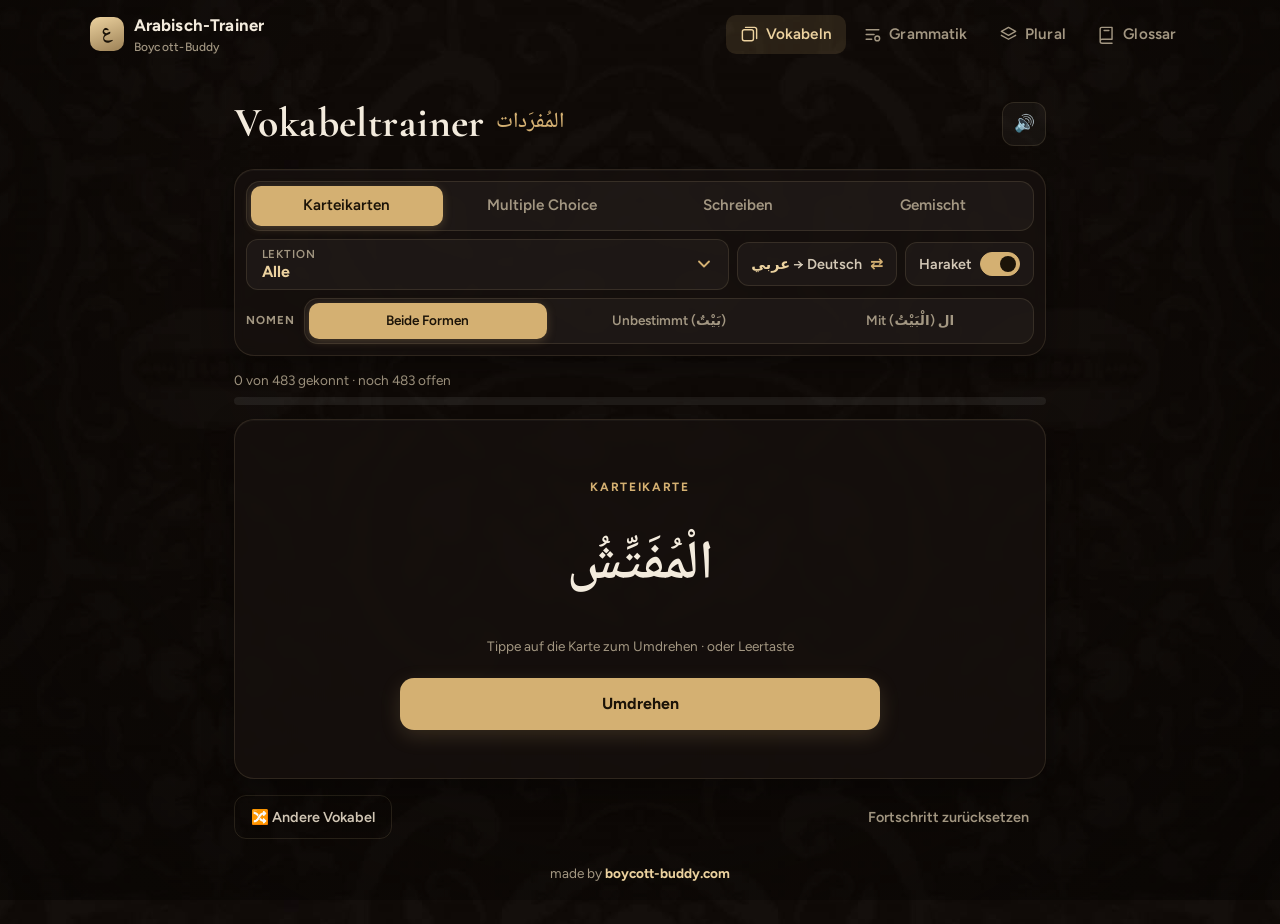
==== commit 11e7b0be: "Zusatz-Plurale (nicht aus dem Buch) entfernt - 106 selbst ergänzte Pluralangaben zu Lektion 1–11 aus" ====
--- a/index.html
+++ b/index.html
@@ -15,7 +15,7 @@
 <link rel="preconnect" href="https://fonts.googleapis.com">
 <link rel="preconnect" href="https://fonts.gstatic.com" crossorigin>
 <link href="https://fonts.googleapis.com/css2?family=Cormorant+Garamond:wght@600;700&family=Figtree:wght@400;500;600;700&family=Noto+Naskh+Arabic:wght@400;500;600;700&display=swap" rel="stylesheet">
-<link rel="stylesheet" href="theme.css?v=13">
+<link rel="stylesheet" href="theme.css?v=14">
 <script>if(location.hash === "#glossar") location.replace("glossar.html");  /* alte Links aufs Glossar */</script>
 <script src="vocab.js"></script>
 </head>
--- a/theme.css
+++ b/theme.css
@@ -894,9 +894,6 @@
 }
 .plural-line.not-book { opacity: 0.8; }
 .plural-line .not-book-tag { font-size: 0.85em; }
-/* Zusatz-Plurale bewusst im Hintergrund: gestrichelt und gedämpft */
-#plural-filter-row [data-pf="old"] { border-style: dashed; color: var(--text-dim); font-weight: 500; }
-#plural-filter-row [data-pf="old"].active { color: var(--wrong); border-color: rgba(240, 143, 115, 0.6); background: rgba(240, 143, 115, 0.08); }
 
 /* Zweite Form (unbestimmt / mit ال) im Glossar */
 .alt-line { display: block; margin-top: 3px; font-size: 0.82em; color: var(--text-dim); }
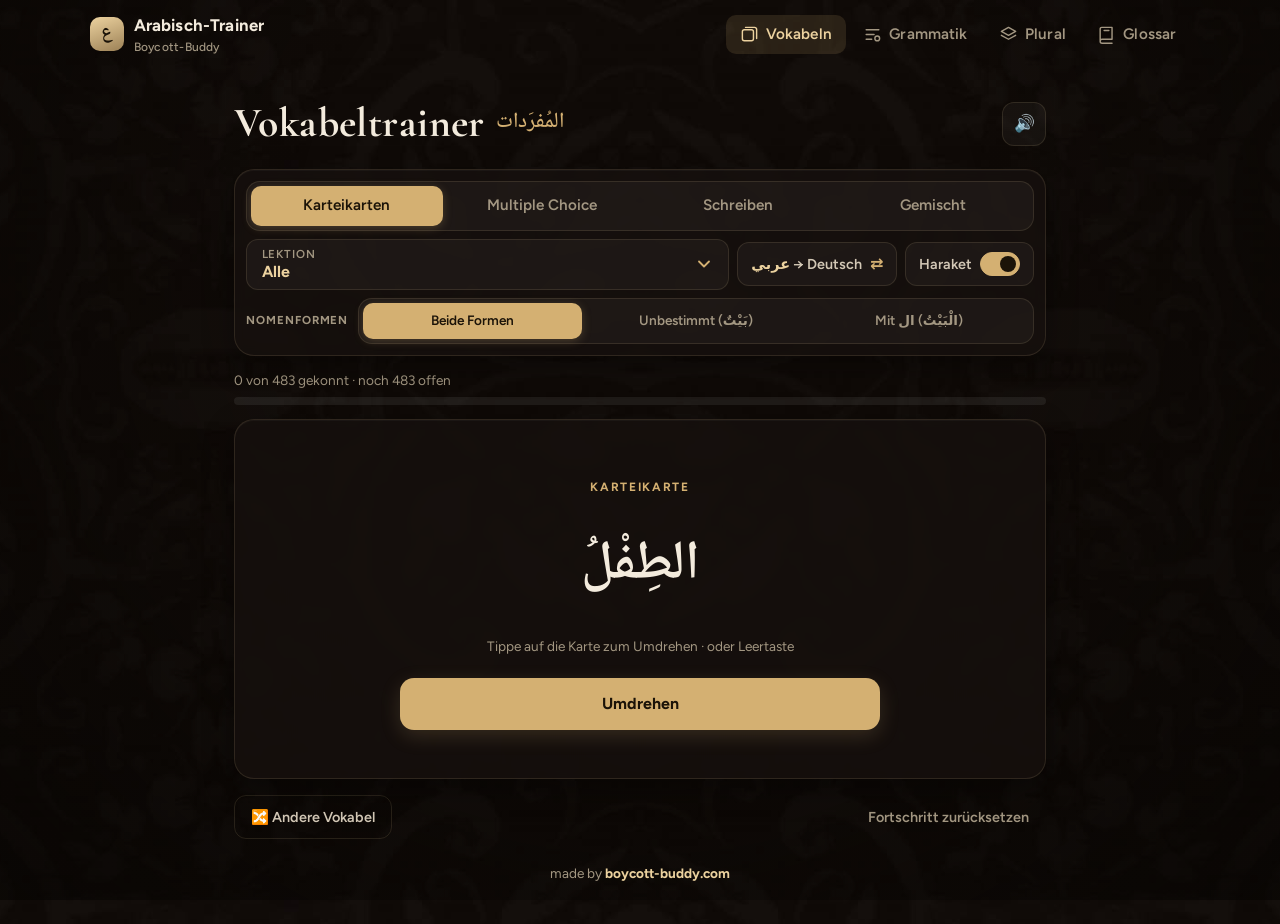
==== commit 04296fc0: "Nomenformen-Filter: Adjektive, Verben usw. bleiben immer dabei "Unbestimmt" / "Mit ال" wirken nur no" ====
--- a/index.html
+++ b/index.html
@@ -62,11 +62,11 @@
         </label>
       </div>
       <div class="form-row">
-        <span class="form-row-label">Nomen</span>
-        <div class="pill-group seg" id="form-tabs" aria-label="Nomen-Form">
+        <span class="form-row-label">Nomenformen</span>
+        <div class="pill-group seg" id="form-tabs" aria-label="Nomenformen">
           <button class="pill-btn" data-form="beide"><span class="lbl-long">Beide Formen</span><span class="lbl-short">Beide</span></button>
-          <button class="pill-btn" data-form="unbestimmt" title="z. B. بَيْتٌ – ein Haus"><span class="lbl-long">Unbestimmt (بَيْتٌ)</span><span class="lbl-short">ohne ال</span></button>
-          <button class="pill-btn" data-form="mit-al" title="z. B. الْبَيْتُ – das Haus"><span class="lbl-long">Mit ال (الْبَيْتُ)</span><span class="lbl-short">mit ال</span></button>
+          <button class="pill-btn" data-form="unbestimmt" title="z. B. بَيْتٌ – ein Haus"><span class="lbl-long">Unbestimmt (<bdi dir="rtl">بَيْتٌ</bdi>)</span><span class="lbl-short">ohne <bdi dir="rtl">ال</bdi></span></button>
+          <button class="pill-btn" data-form="mit-al" title="z. B. الْبَيْتُ – das Haus"><span class="lbl-long">Mit <bdi dir="rtl">ال</bdi> (<bdi dir="rtl">الْبَيْتُ</bdi>)</span><span class="lbl-short">mit <bdi dir="rtl">ال</bdi></span></button>
         </div>
       </div>
       <div class="pill-group" id="lesson-tabs" data-picker data-picker-label="Lektion" data-picker-title="Lektion wählen"></div>
@@ -136,8 +136,9 @@
 /* ---------- Nomen-Formen: unbestimmt (بَيْتٌ – ein Haus) / mit ال (الْبَيْتُ – das Haus) ----------
    In vocab.js steht bei einem Nomen die fehlende Gegenform im Feld "alt". Daraus wird
    eine eigene Karte mit eigenem Lernfortschritt.
-   Filter: "beide" = alle Vokabeln; "unbestimmt" / "mit-al" = NUR Nomen in genau
-   dieser Form (Verben, Adjektive, Partikeln, Ländernamen usw. fallen dann weg). */
+   Filter "Nomenformen": wirkt NUR auf Nomen. "unbestimmt" blendet die ال-Form der
+   Nomen aus, "mit-al" die unbestimmte. Adjektive, Verben, Partikeln usw. bleiben
+   immer dabei (Wunsch: die sollen trotzdem mitgelernt werden). */
 const FORM_KEY = "vocab_form_filter";
 let formFilter = "beide";                 // beide | unbestimmt | mit-al
 try{ formFilter = localStorage.getItem(FORM_KEY) || "beide"; }catch(e){}
@@ -154,7 +155,8 @@
 }
 function matchesFormFilter(w){
   if(formFilter === "beide") return true;
-  return nounForm(w) === formFilter;
+  const f = nounForm(w);
+  return f === null || f === formFilter;   // Nicht-Nomen immer anzeigen
 }
 
 /* ---------- Sound-Engine ----------
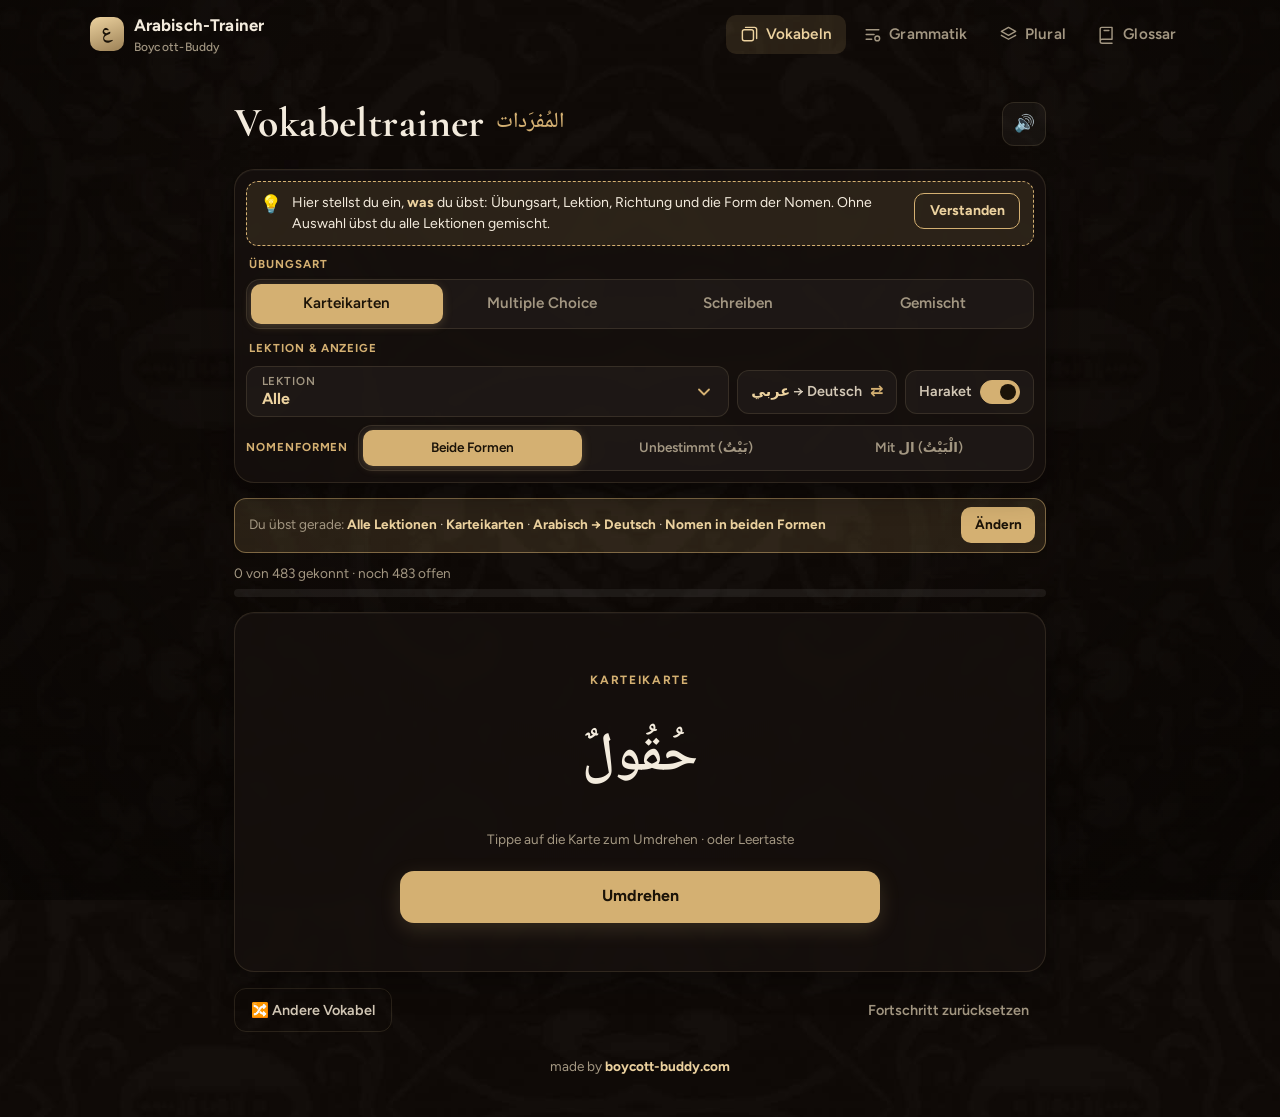
==== commit 428cd05a: "Filter besser sichtbar machen; Glossar "Alle" zeigt wirklich alle Sichtbarkeit: - Beschriftungen übe" ====
--- a/index.html
+++ b/index.html
@@ -15,7 +15,7 @@
 <link rel="preconnect" href="https://fonts.googleapis.com">
 <link rel="preconnect" href="https://fonts.gstatic.com" crossorigin>
 <link href="https://fonts.googleapis.com/css2?family=Cormorant+Garamond:wght@600;700&family=Figtree:wght@400;500;600;700&family=Noto+Naskh+Arabic:wght@400;500;600;700&display=swap" rel="stylesheet">
-<link rel="stylesheet" href="theme.css?v=14">
+<link rel="stylesheet" href="theme.css?v=15">
 <script>if(location.hash === "#glossar") location.replace("glossar.html");  /* alte Links aufs Glossar */</script>
 <script src="vocab.js"></script>
 </head>
@@ -40,13 +40,15 @@
   </header>
 
   <main>
-    <section class="panel" aria-label="Einstellungen">
+    <section class="panel" id="settings-panel" aria-label="Einstellungen" data-tip="Hier stellst du ein, <b>was</b> du übst: Übungsart, Lektion, Richtung und die Form der Nomen. Ohne Auswahl übst du alle Lektionen gemischt.">
+      <div class="ctl-label">Übungsart</div>
       <div class="pill-group seg" id="tabs" aria-label="Übungsart">
         <button class="pill-btn" data-mode="flash"><span class="lbl-long">Karteikarten</span><span class="lbl-short">Karten</span></button>
         <button class="pill-btn" data-mode="mc"><span class="lbl-long">Multiple Choice</span><span class="lbl-short">Auswahl</span></button>
         <button class="pill-btn" data-mode="write">Schreiben</button>
         <button class="pill-btn" data-mode="mix"><span class="lbl-long">Gemischt</span><span class="lbl-short">Mix</span></button>
       </div>
+      <div class="ctl-label">Lektion &amp; Anzeige</div>
       <div class="tool-row stack">
         <div data-picker-for="lesson-tabs"></div>
         <button class="toggle-pill" id="dir-toggle" title="Abfragerichtung umschalten">
@@ -72,6 +74,10 @@
       <div class="pill-group" id="lesson-tabs" data-picker data-picker-label="Lektion" data-picker-title="Lektion wählen"></div>
     </section>
 
+    <div class="focus-line" id="focus-line" aria-live="polite">
+      <span class="focus-text"><span class="focus-label">Du übst gerade:</span> <span id="focus-value">…</span></span>
+      <button type="button" class="focus-change" id="focus-change">Ändern</button>
+    </div>
     <div class="progress-row">
       <div class="progress-track"><div class="progress-fill" id="progress-fill" style="width:0%"></div></div>
       <div class="progress-label" id="progress-label">0 % gekonnt</div>
@@ -447,7 +453,19 @@
   };
 }
 
+/* Zeile "Du übst gerade: …" über der Karte — zeigt die aktuellen Einstellungen */
+function updateFocusLine(){
+  const el = document.getElementById("focus-value");
+  if(!el) return;
+  const lesson = selectedLesson === "alle" ? "Alle Lektionen" : ((typeof LESSON_LABELS !== "undefined" && LESSON_LABELS[selectedLesson]) || `Lektion ${selectedLesson}`);
+  const modes = { flash: "Karteikarten", mc: "Multiple Choice", write: "Schreiben", mix: "Gemischt" };
+  const dir = direction === "ar-de" ? "Arabisch → Deutsch" : "Deutsch → Arabisch";
+  const forms = { beide: "Nomen in beiden Formen", unbestimmt: "Nomen unbestimmt", "mit-al": "Nomen mit ال" };
+  el.innerHTML = [lesson, modes[mode], dir, forms[formFilter]].map(t => `<b>${t}</b>`).join(" · ");
+}
+
 function nextCard(){
+  updateFocusLine();
   clearTimeout(window.__vocabAdvanceTimer);
   cardEl.onclick = null; cardEl.style.cursor = "";
   const deck = currentDeck();
@@ -745,6 +763,6 @@
 // Absicherung: die Seite soll nie waagerecht verschoben sein
 window.addEventListener("scroll", () => { if(window.scrollX) window.scrollTo(0, window.scrollY); }, { passive: true });
 </script>
-<script src="ui.js?v=4"></script>
+<script src="ui.js?v=8"></script>
 </body>
 </html>
--- a/theme.css
+++ b/theme.css
@@ -273,9 +273,52 @@
 .tool-row.stack > .picker-btn { flex-basis: 100%; }
 .tool-row > .toggle-pill { flex: 1 1 0; }
 
+/* ---------- Beschriftungen der Filtergruppen ---------- */
+.ctl-label {
+  font-size: 0.72rem; font-weight: 700; letter-spacing: 0.08em; text-transform: uppercase;
+  color: var(--gold); margin: 0.15rem 0.2rem 0.35rem;
+}
+.panel .ctl-label:not(:first-child) { margin-top: 0.7rem; }
+.panel .tip-box + .ctl-label { margin-top: 0.15rem; }
+.ctl-label-out { margin-left: 0.3rem; }
+.swipe-hint { text-transform: none; letter-spacing: 0; font-weight: 500; color: var(--text-dim); }
+/* Plural-Filter: am Handy umbrechen statt seitlich verstecken */
+.chip-wrap { flex-wrap: wrap; justify-content: flex-start !important; gap: 0.4rem; }
+
+/* ---------- "Du übst gerade: …" ---------- */
+.focus-line {
+  display: flex; align-items: center; justify-content: space-between; gap: 0.6rem;
+  margin: 0 0 0.6rem; padding: 0.55rem 0.6rem 0.55rem 0.85rem;
+  background: var(--gold-soft); border: 1px solid var(--line-strong); border-radius: 12px;
+  font-size: 0.85rem; color: var(--text); line-height: 1.45;
+}
+.focus-label { color: var(--text-dim); }
+.focus-text b { color: var(--gold-bright); font-weight: 700; }
+.focus-change {
+  flex-shrink: 0; min-height: 36px; padding: 0.3rem 0.85rem;
+  background: var(--gold); color: var(--gold-ink); border: 0; border-radius: 10px;
+  font-weight: 700; font-size: 0.85rem; cursor: pointer;
+}
+.focus-change:hover { background: var(--gold-bright); }
+@keyframes panelFlash { 0%, 100% { box-shadow: var(--shadow); border-color: var(--line); } 30% { box-shadow: 0 0 0 3px var(--gold-soft), 0 0 28px rgba(212, 176, 114, 0.35); border-color: var(--gold); } }
+.panel.flash { animation: panelFlash 1.4s ease 0.3s 2; }
+
+/* ---------- Einmaliger Tipp ---------- */
+.tip-box {
+  display: flex; align-items: flex-start; gap: 0.6rem; flex-wrap: wrap;
+  margin: 0 0 0.6rem; padding: 0.7rem 0.8rem;
+  background: rgba(212, 176, 114, 0.12); border: 1px dashed var(--gold); border-radius: 12px;
+  font-size: 0.88rem; color: var(--cream); line-height: 1.45;
+}
+.tip-icon { font-size: 1.1rem; line-height: 1.3; }
+.tip-text { flex: 1 1 200px; }
+.tip-text b { color: var(--gold-bright); }
+.tip-ok { margin-left: auto; min-height: 36px; padding: 0.3rem 0.9rem; border-radius: 10px; border: 1px solid var(--gold); background: transparent; color: var(--gold-bright); font-weight: 700; cursor: pointer; }
+.tip-ok:hover { background: var(--gold); color: var(--gold-ink); }
+
 /* Filter "Nomen: Beide / Unbestimmt / Mit ال" (Vokabeltrainer) */
 .form-row { display: flex; align-items: center; gap: 0.6rem; margin-top: 0.5rem; }
-.form-row-label { flex-shrink: 0; font-size: 0.72rem; font-weight: 700; letter-spacing: 0.08em; text-transform: uppercase; color: var(--text-dim); }
+.form-row-label { flex-shrink: 0; font-size: 0.72rem; font-weight: 700; letter-spacing: 0.08em; text-transform: uppercase; color: var(--gold); }
 .form-row .seg { flex: 1; min-width: 0; }
 .form-row .pill-btn { min-height: 36px; font-size: 0.85rem; }
 
@@ -894,6 +937,10 @@
 }
 .plural-line.not-book { opacity: 0.8; }
 .plural-line .not-book-tag { font-size: 0.85em; }
+
+/* Wortart-Etiketten in der Glossar-Ansicht "Alle" */
+.cat-tags { display: flex; flex-wrap: wrap; justify-content: flex-end; gap: 4px; margin-top: 4px; }
+.cat-tag { font-size: 0.7rem; font-weight: 600; color: var(--text-dim); border: 1px solid var(--line); border-radius: 999px; padding: 0 0.5em; line-height: 1.6; }
 
 /* Zweite Form (unbestimmt / mit ال) im Glossar */
 .alt-line { display: block; margin-top: 3px; font-size: 0.82em; color: var(--text-dim); }
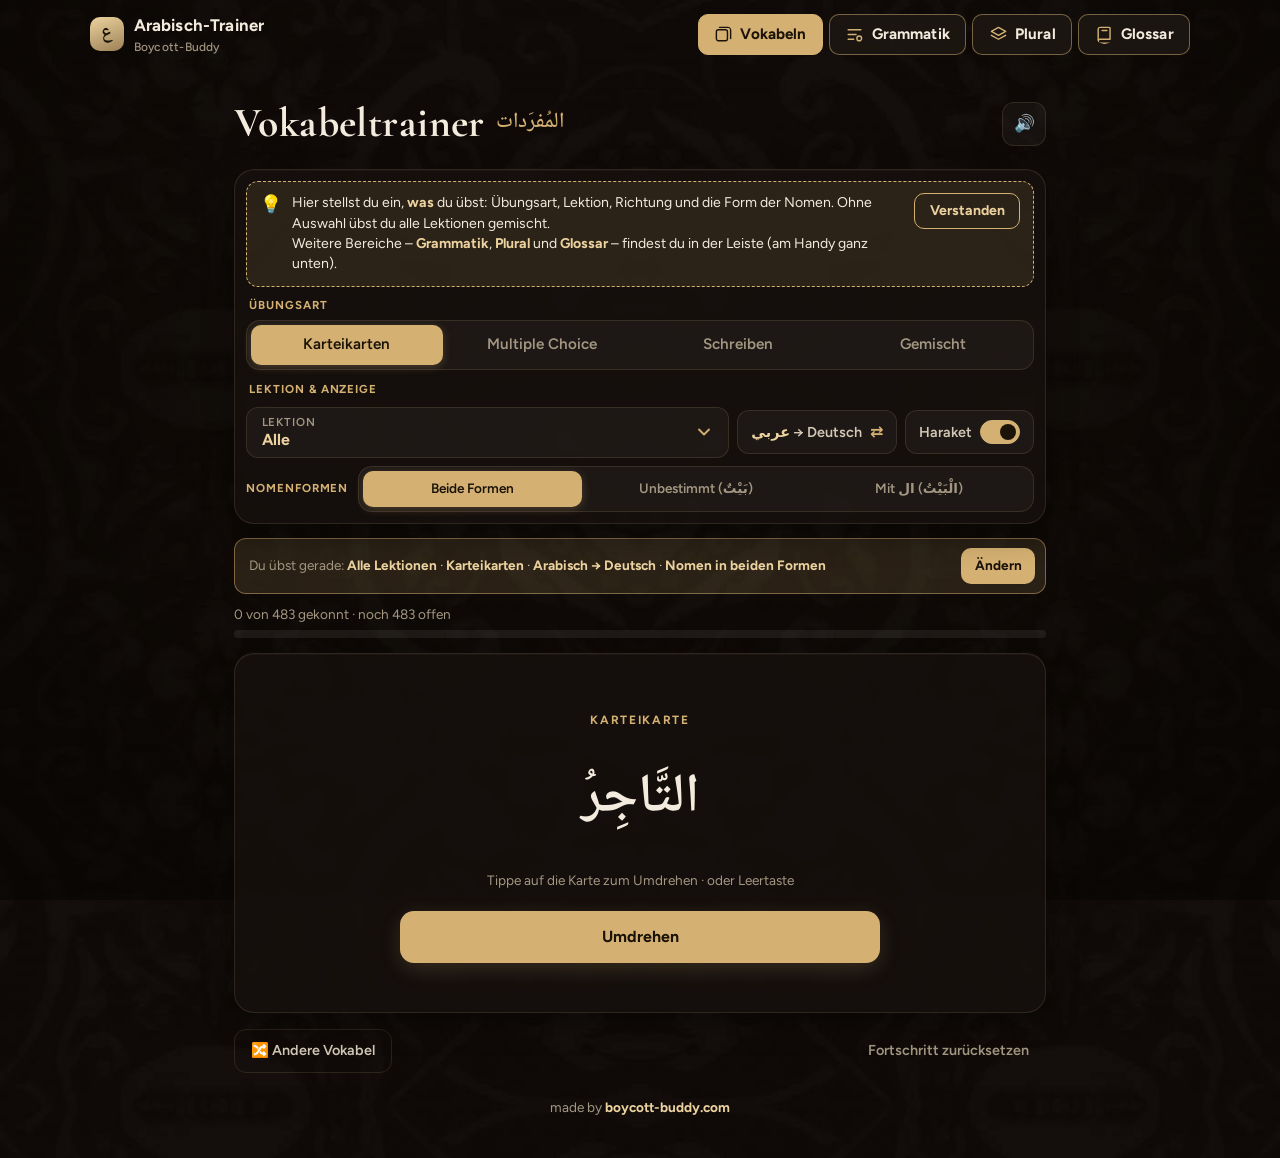
==== commit a7ccd6b3: "Navigation deutlicher: Handy-Leiste und PC-Knöpfe kräftiger - Handy: goldene Symbole, helle fette Be" ====
--- a/index.html
+++ b/index.html
@@ -15,7 +15,7 @@
 <link rel="preconnect" href="https://fonts.googleapis.com">
 <link rel="preconnect" href="https://fonts.gstatic.com" crossorigin>
 <link href="https://fonts.googleapis.com/css2?family=Cormorant+Garamond:wght@600;700&family=Figtree:wght@400;500;600;700&family=Noto+Naskh+Arabic:wght@400;500;600;700&display=swap" rel="stylesheet">
-<link rel="stylesheet" href="theme.css?v=15">
+<link rel="stylesheet" href="theme.css?v=16">
 <script>if(location.hash === "#glossar") location.replace("glossar.html");  /* alte Links aufs Glossar */</script>
 <script src="vocab.js"></script>
 </head>
@@ -40,7 +40,7 @@
   </header>
 
   <main>
-    <section class="panel" id="settings-panel" aria-label="Einstellungen" data-tip="Hier stellst du ein, <b>was</b> du übst: Übungsart, Lektion, Richtung und die Form der Nomen. Ohne Auswahl übst du alle Lektionen gemischt.">
+    <section class="panel" id="settings-panel" aria-label="Einstellungen" data-tip="Hier stellst du ein, <b>was</b> du übst: Übungsart, Lektion, Richtung und die Form der Nomen. Ohne Auswahl übst du alle Lektionen gemischt.<br>Weitere Bereiche – <b>Grammatik</b>, <b>Plural</b> und <b>Glossar</b> – findest du in der Leiste (am Handy ganz unten).">
       <div class="ctl-label">Übungsart</div>
       <div class="pill-group seg" id="tabs" aria-label="Übungsart">
         <button class="pill-btn" data-mode="flash"><span class="lbl-long">Karteikarten</span><span class="lbl-short">Karten</span></button>
@@ -763,6 +763,6 @@
 // Absicherung: die Seite soll nie waagerecht verschoben sein
 window.addEventListener("scroll", () => { if(window.scrollX) window.scrollTo(0, window.scrollY); }, { passive: true });
 </script>
-<script src="ui.js?v=8"></script>
+<script src="ui.js?v=9"></script>
 </body>
 </html>
--- a/theme.css
+++ b/theme.css
@@ -59,7 +59,7 @@
   --radius:     14px;
   --radius-lg:  20px;
   --shadow:     0 1px 0 rgba(255, 255, 255, 0.03) inset, 0 10px 30px rgba(0, 0, 0, 0.35);
-  --nav-h:      64px;   /* Höhe der Navigationsleiste unten (Handy) */
+  --nav-h:      70px;   /* Höhe der Navigationsleiste unten (Handy) */
   --tap:        44px;   /* Mindesthöhe für antippbare Elemente */
 
   color-scheme: dark;
@@ -170,7 +170,9 @@
 .brand-text { font-weight: 700; font-size: 1rem; letter-spacing: 0.01em; white-space: nowrap; overflow: hidden; text-overflow: ellipsis; }
 .brand-text small { display: block; font-weight: 500; font-size: 0.75rem; color: var(--text-dim); letter-spacing: 0.02em; }
 
-/* Handy: Navigation als feste Leiste unten — immer erreichbar, mit Daumen gut bedienbar */
+/* Handy: Navigation als feste Leiste unten — immer erreichbar, mit Daumen gut bedienbar.
+   Bewusst kräftig: goldene Symbole, helle Beschriftung, aktiver Bereich als goldene
+   "Pille" — damit niemand übersieht, dass es Grammatik, Plural und Glossar gibt. */
 .nav-links {
   position: fixed;
   left: 0; right: 0; bottom: 0;
@@ -179,9 +181,9 @@
   grid-template-columns: repeat(4, 1fr);
   height: calc(var(--nav-h) + env(safe-area-inset-bottom, 0px));
   padding: 0 0.25rem env(safe-area-inset-bottom, 0px);
-  background: rgba(22, 18, 14, 0.97);
-  border-top: 1px solid var(--line);
-  box-shadow: 0 -8px 24px rgba(0, 0, 0, 0.35);
+  background: #1e1813;
+  border-top: 1px solid var(--line-strong);
+  box-shadow: 0 -10px 30px rgba(0, 0, 0, 0.55);
 }
 .nav-links a,
 .nav-links .nav-glossary {
@@ -189,34 +191,33 @@
   flex-direction: column;
   align-items: center;
   justify-content: center;
-  gap: 3px;
+  gap: 4px;
   min-width: 0;
-  padding: 0.35rem 0.2rem;
+  padding: 0.3rem 0.1rem;
   border: 0;
   background: none;
-  color: var(--text-dim);
+  color: var(--cream);
   text-decoration: none;
   font-family: var(--font-main);
-  font-size: 0.72rem;
-  font-weight: 600;
+  font-size: 0.76rem;
+  font-weight: 700;
   letter-spacing: 0.01em;
   cursor: pointer;
   position: relative;
   transition: color 0.15s ease;
 }
-.nav-links svg { width: 24px; height: 24px; flex-shrink: 0; }
+.nav-links svg {
+  width: 24px; height: 24px; flex-shrink: 0;
+  box-sizing: content-box;
+  padding: 4px 16px;
+  border-radius: 999px;
+  color: var(--gold);
+  transition: background 0.15s ease, color 0.15s ease;
+}
 .nav-links a span, .nav-links .nav-glossary span { white-space: nowrap; overflow: hidden; text-overflow: ellipsis; max-width: 100%; }
-.nav-links a:hover, .nav-links .nav-glossary:hover { color: var(--cream); }
+.nav-links a:hover svg, .nav-links .nav-glossary:hover svg { background: var(--gold-soft); }
 .nav-links a.active { color: var(--gold-bright); }
-.nav-links a.active::before {
-  content: "";
-  position: absolute;
-  top: 0; left: 50%;
-  width: 32px; height: 3px;
-  transform: translateX(-50%);
-  border-radius: 0 0 3px 3px;
-  background: var(--gold);
-}
+.nav-links a.active svg { background: var(--gold); color: var(--gold-ink); }
 
 /* ---------- Seitenkopf (kompakt) ---------- */
 header {
@@ -1029,17 +1030,22 @@
     border: 0;
     box-shadow: none;
   }
+  /* PC: Bereiche als deutliche Knöpfe, der aktive in Gold */
+  .nav-links { gap: 0.4rem; }
   .nav-links a, .nav-links .nav-glossary {
     flex-direction: row;
     gap: 0.45rem;
-    padding: 0.5rem 0.85rem;
+    padding: 0.5rem 0.95rem;
+    border: 1px solid var(--line-strong);
     border-radius: 10px;
+    background: rgba(30, 24, 19, 0.85);
+    color: var(--cream);
     font-size: 0.95rem;
   }
-  .nav-links svg { width: 19px; height: 19px; }
-  .nav-links a:hover, .nav-links .nav-glossary:hover { background: var(--surface-2); }
-  .nav-links a.active { background: var(--gold-soft); }
-  .nav-links a.active::before { display: none; }
+  .nav-links svg { width: 19px; height: 19px; padding: 0; background: none !important; }
+  .nav-links a:hover, .nav-links .nav-glossary:hover { background: var(--surface-3); border-color: var(--gold); }
+  .nav-links a.active { background: var(--gold); border-color: var(--gold); color: var(--gold-ink); }
+  .nav-links a.active svg { color: var(--gold-ink); }
 
   header { padding: 2rem 1.5rem 0.6rem; }
   h1 { font-size: 2.6rem; }
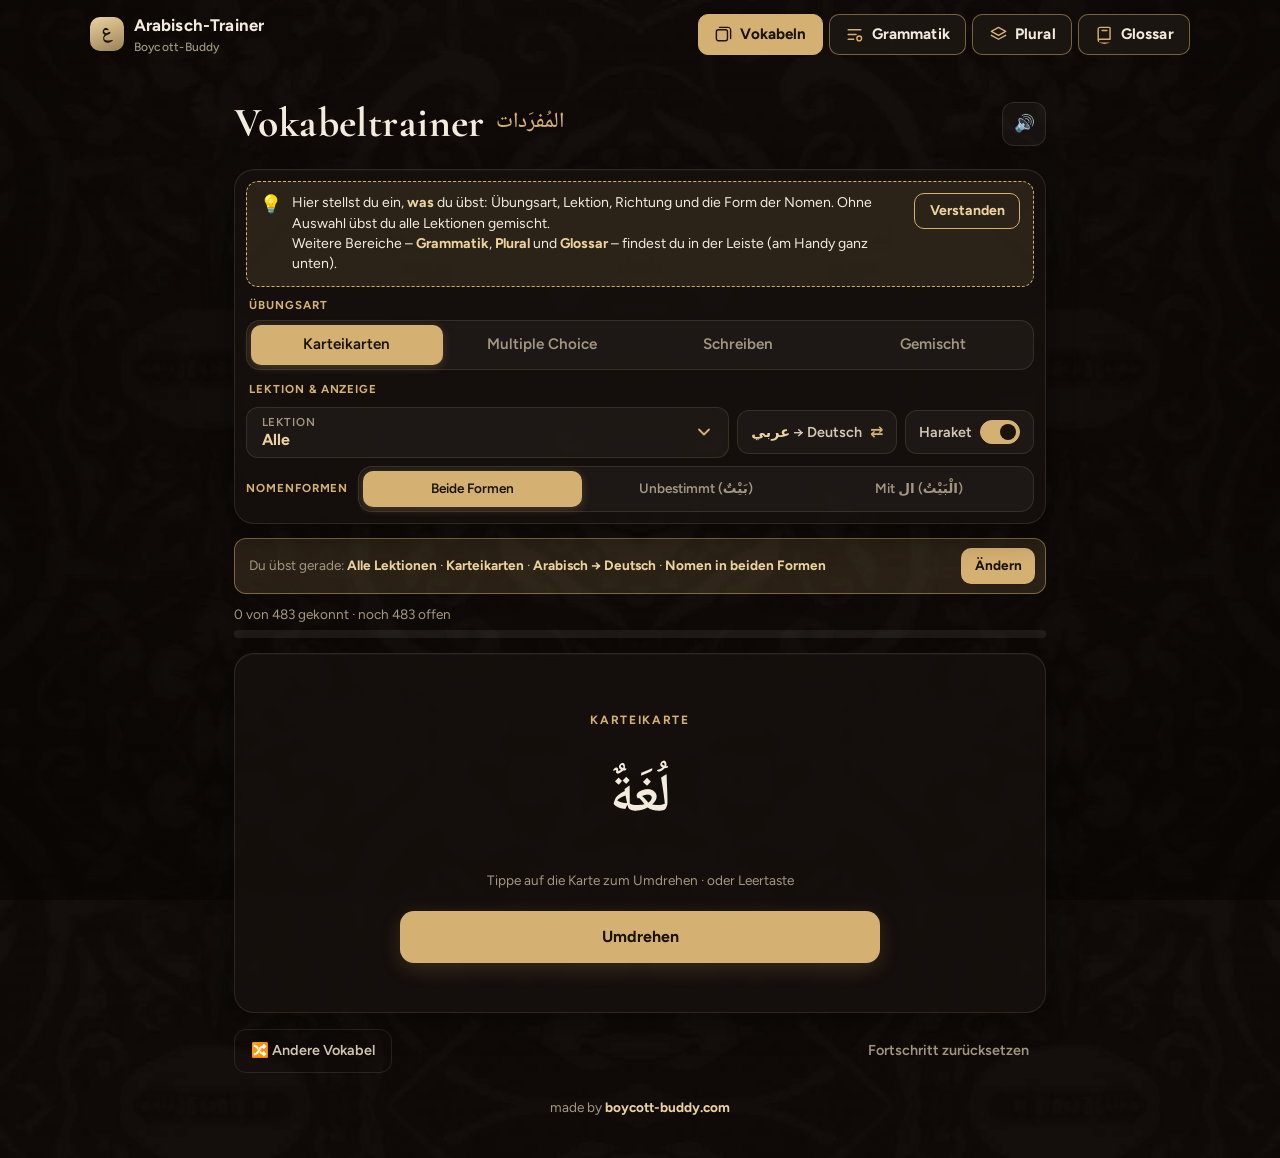
==== commit e30637fd: "Neue Version wird automatisch geladen (kein veralteter Stand mehr) Sobald nach einer Veröffentlichun" ====
--- a/index.html
+++ b/index.html
@@ -763,6 +763,6 @@
 // Absicherung: die Seite soll nie waagerecht verschoben sein
 window.addEventListener("scroll", () => { if(window.scrollX) window.scrollTo(0, window.scrollY); }, { passive: true });
 </script>
-<script src="ui.js?v=9"></script>
+<script src="ui.js?v=10"></script>
 </body>
 </html>
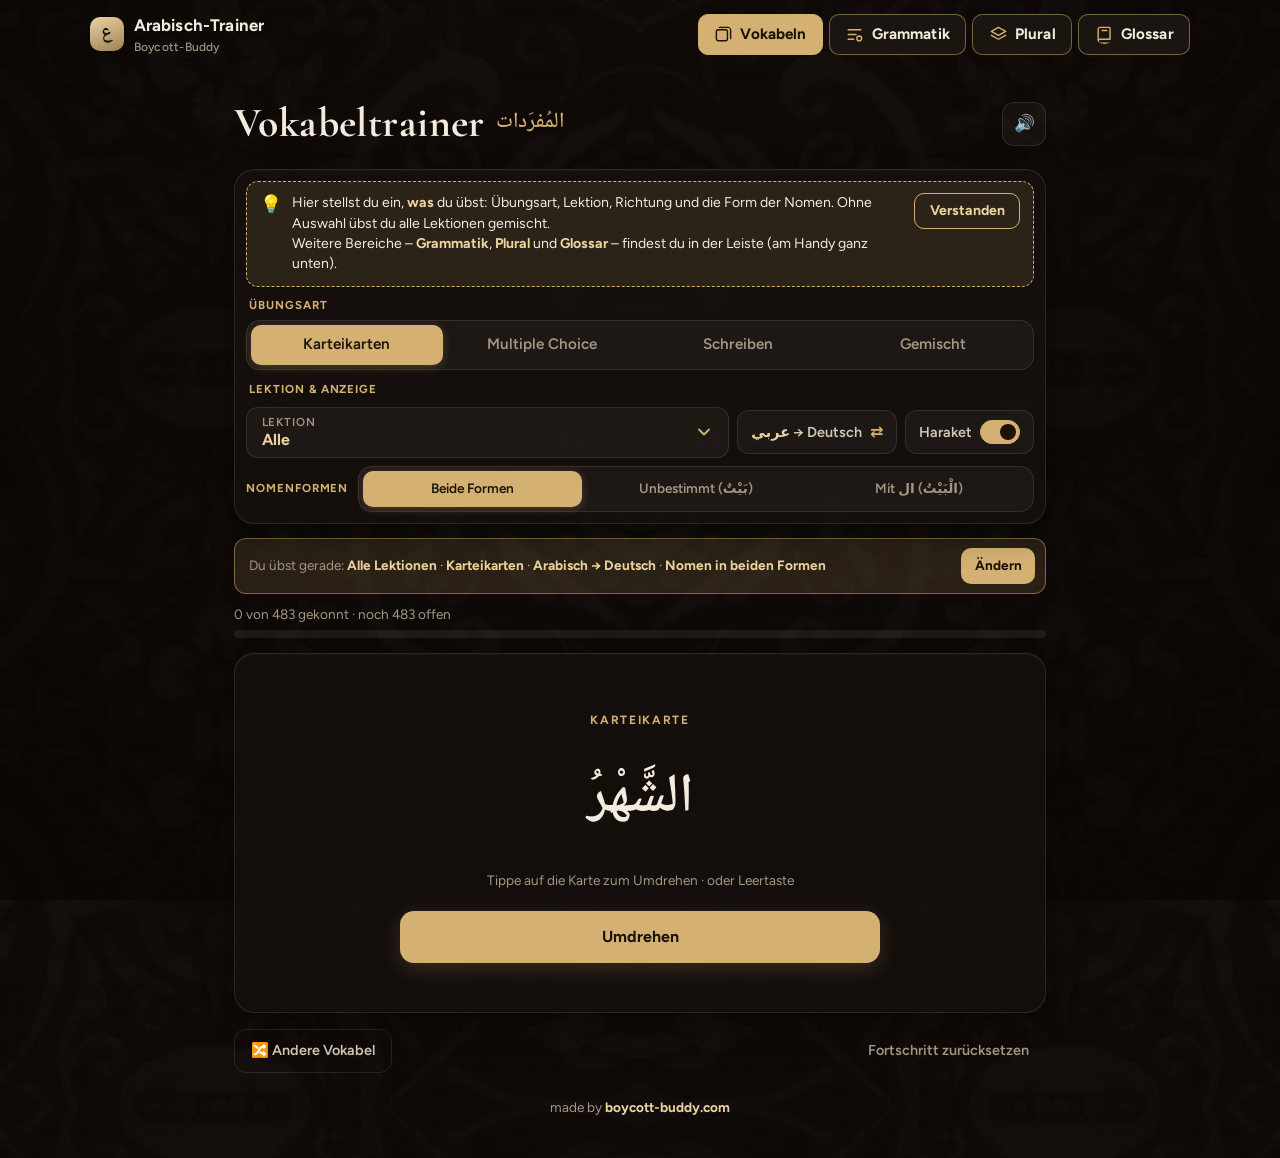
==== commit f0ca3e49: "Glossar: Haraket-Schalter entfernt, immer mit Haraket Die Suche findet arabische Wörter weiterhin au" ====
--- a/index.html
+++ b/index.html
@@ -15,7 +15,7 @@
 <link rel="preconnect" href="https://fonts.googleapis.com">
 <link rel="preconnect" href="https://fonts.gstatic.com" crossorigin>
 <link href="https://fonts.googleapis.com/css2?family=Cormorant+Garamond:wght@600;700&family=Figtree:wght@400;500;600;700&family=Noto+Naskh+Arabic:wght@400;500;600;700&display=swap" rel="stylesheet">
-<link rel="stylesheet" href="theme.css?v=16">
+<link rel="stylesheet" href="theme.css?v=17">
 <script>if(location.hash === "#glossar") location.replace("glossar.html");  /* alte Links aufs Glossar */</script>
 <script src="vocab.js"></script>
 </head>
--- a/theme.css
+++ b/theme.css
@@ -852,7 +852,6 @@
 }
 .glossary-tools .glossary-search { margin-bottom: 0.5rem; }
 .glossary-tools .chip-scroll { margin: 0 -0.6rem; padding: 2px 0.6rem; scroll-padding: 0 0.6rem; }
-.page-glossar header .head-row { padding-right: 8.2rem; }
 header .head-row .head-toggle { position: absolute; right: 0; top: 50%; transform: translateY(-50%); }
 .chip-count { font-size: 0.78em; font-weight: 600; color: var(--text-dim); margin-left: 0.15rem; }
 .lesson-pill.active .chip-count { color: var(--gold); }
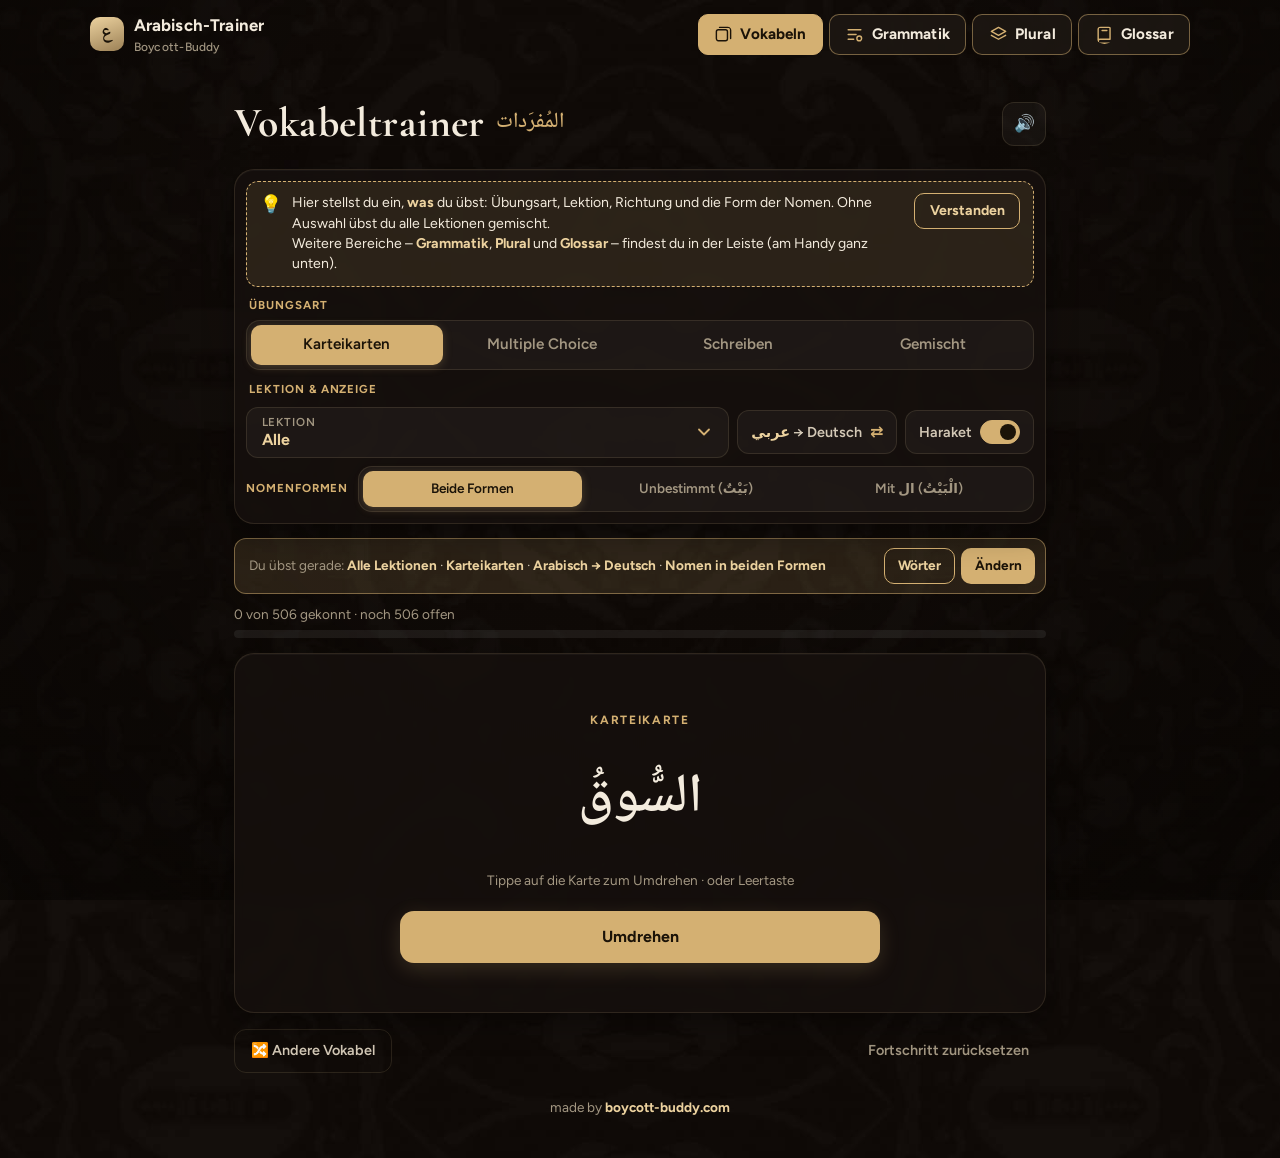
==== commit a94b5438: "Vokabeltrainer: Knopf "Wörter" zeigt alle Vokabeln der Lektion Neben "Ändern" öffnet "Wörter" eine L" ====
--- a/index.html
+++ b/index.html
@@ -15,7 +15,7 @@
 <link rel="preconnect" href="https://fonts.googleapis.com">
 <link rel="preconnect" href="https://fonts.gstatic.com" crossorigin>
 <link href="https://fonts.googleapis.com/css2?family=Cormorant+Garamond:wght@600;700&family=Figtree:wght@400;500;600;700&family=Noto+Naskh+Arabic:wght@400;500;600;700&display=swap" rel="stylesheet">
-<link rel="stylesheet" href="theme.css?v=17">
+<link rel="stylesheet" href="theme.css?v=18">
 <script>if(location.hash === "#glossar") location.replace("glossar.html");  /* alte Links aufs Glossar */</script>
 <script src="vocab.js"></script>
 </head>
@@ -76,7 +76,10 @@
 
     <div class="focus-line" id="focus-line" aria-live="polite">
       <span class="focus-text"><span class="focus-label">Du übst gerade:</span> <span id="focus-value">…</span></span>
-      <button type="button" class="focus-change" id="focus-change">Ändern</button>
+      <span class="focus-actions">
+        <button type="button" class="focus-list" id="focus-list" aria-haspopup="dialog" aria-controls="lesson-list-overlay" title="Alle Vokabeln dieser Lektion ansehen">Wörter</button>
+        <button type="button" class="focus-change" id="focus-change">Ändern</button>
+      </span>
     </div>
     <div class="progress-row">
       <div class="progress-track"><div class="progress-fill" id="progress-fill" style="width:0%"></div></div>
@@ -107,6 +110,17 @@
       <button class="ghost-btn danger" id="reset-progress-btn">Fortschritt zurücksetzen</button>
     </div>
   </main>
+
+  <div class="sheet-overlay" id="lesson-list-overlay" aria-hidden="true">
+    <div class="sheet lesson-list-sheet" role="dialog" aria-modal="true" aria-labelledby="lesson-list-title">
+      <div class="sheet-header">
+        <h2 id="lesson-list-title">Wörter</h2>
+        <button type="button" class="icon-btn" data-sheet-close aria-label="Schließen">✕</button>
+      </div>
+      <p class="lesson-list-sub" id="lesson-list-sub"></p>
+      <div class="sheet-body" id="lesson-list-body"></div>
+    </div>
+  </div>
 
   <footer>
     <div class="made-by">made by <a href="https://boycott-buddy.com/" target="_blank" rel="noopener">boycott-buddy.com</a></div>
@@ -452,6 +466,63 @@
     nextCard();
   };
 }
+
+/* ---------- Wortliste der gewählten Lektion ("Wörter" neben "Ändern") ----------
+   Zeigt alle Vokabeln der Lektion auf einen Blick: Arabisch, Deutsch, die andere
+   Nomenform (ein … / der …) und den Plural. ✓ = gekonnt. */
+function lessonListHtml(words){
+  return words.map(w => {
+    const forms = [w].concat(w.alt ? [altCard(w)] : []);
+    const done = forms.every(isMastered);
+    const some = !done && forms.some(isMastered);
+    const st = done ? '<span class="ll-st done" title="gekonnt">✓</span>'
+             : some ? '<span class="ll-st part" title="teilweise gekonnt">◐</span>'
+             : '<span class="ll-st" aria-hidden="true">·</span>';
+    const extra = [];
+    if(w.alt) extra.push(`<span class="ll-alt"><bdi dir="rtl" class="ar">${displayArabic(w.alt.arabic)}</bdi> ${escapeHtmlLL(w.alt.german)}</span>`);
+    if(w.plural) extra.push(`<span class="ll-pl">Plural: <bdi dir="rtl" class="ar">${displayArabic(w.plural)}</bdi></span>`);
+    return `<li class="ll-row${done ? " is-done" : ""}">${st}
+      <bdi dir="rtl" class="ll-ar ar">${displayArabic(w.arabic)}</bdi>
+      <span class="ll-de">${escapeHtmlLL(w.german)}${extra.length ? `<span class="ll-extra">${extra.join("")}</span>` : ""}</span></li>`;
+  }).join("");
+}
+function escapeHtmlLL(t){ return String(t).replace(/[&<>"]/g, c => ({ "&":"&amp;", "<":"&lt;", ">":"&gt;", '"':"&quot;" }[c])); }
+function lessonName(key){ return (typeof LESSON_LABELS !== "undefined" && LESSON_LABELS[key]) || (key === "Grammatik" ? "Grammatik" : `Lektion ${key}`); }
+function openLessonList(){
+  const overlay = document.getElementById("lesson-list-overlay");
+  const body = document.getElementById("lesson-list-body");
+  const keys = selectedLesson === "alle"
+    ? Object.keys(LESSONS).filter(k => k !== "Grammatik" && (LESSONS[k] || []).length)
+    : [selectedLesson];
+  let total = 0, mastered = 0;
+  body.innerHTML = keys.map(k => {
+    const words = LESSONS[k] || [];
+    total += words.length;
+    mastered += words.filter(w => [w].concat(w.alt ? [altCard(w)] : []).every(isMastered)).length;
+    const list = `<ul class="ll-list">${lessonListHtml(words)}</ul>`;
+    return keys.length > 1
+      ? `<section class="ll-group"><h3 class="ll-group-title">${lessonName(k)} <span class="count">${words.length}</span></h3>${list}</section>`
+      : list;
+  }).join("") || '<p class="big-empty">Für diese Lektion sind noch keine Wörter eingetragen.</p>';
+  document.getElementById("lesson-list-title").textContent = selectedLesson === "alle" ? "Alle Wörter" : `Wörter · ${lessonName(selectedLesson)}`;
+  document.getElementById("lesson-list-sub").textContent = `${total} Einträge · ${mastered} gekonnt ✓`;
+  overlay.classList.add("show");
+  overlay.setAttribute("aria-hidden", "false");
+  body.scrollTop = 0;
+  overlay.querySelector("[data-sheet-close]").focus({ preventScroll: true });
+}
+function closeLessonList(){
+  const overlay = document.getElementById("lesson-list-overlay");
+  if(!overlay.classList.contains("show")) return;
+  overlay.classList.remove("show");
+  overlay.setAttribute("aria-hidden", "true");
+  document.getElementById("focus-list").focus({ preventScroll: true });
+}
+document.getElementById("focus-list").addEventListener("click", openLessonList);
+document.getElementById("lesson-list-overlay").addEventListener("click", e => {
+  if(e.target.id === "lesson-list-overlay" || e.target.closest("[data-sheet-close]")) closeLessonList();
+});
+document.addEventListener("keydown", e => { if(e.key === "Escape") closeLessonList(); });
 
 /* Zeile "Du übst gerade: …" über der Karte — zeigt die aktuellen Einstellungen */
 function updateFocusLine(){
@@ -763,6 +834,6 @@
 // Absicherung: die Seite soll nie waagerecht verschoben sein
 window.addEventListener("scroll", () => { if(window.scrollX) window.scrollTo(0, window.scrollY); }, { passive: true });
 </script>
-<script src="ui.js?v=10"></script>
+<script src="ui.js?v=11"></script>
 </body>
 </html>
--- a/theme.css
+++ b/theme.css
@@ -301,6 +301,40 @@
   font-weight: 700; font-size: 0.85rem; cursor: pointer;
 }
 .focus-change:hover { background: var(--gold-bright); }
+.focus-actions { display: flex; gap: 0.4rem; flex-shrink: 0; }
+.focus-list {
+  flex-shrink: 0; min-height: 36px; padding: 0.3rem 0.8rem;
+  background: transparent; color: var(--gold-bright); border: 1px solid var(--gold); border-radius: 10px;
+  font-weight: 700; font-size: 0.85rem; cursor: pointer;
+}
+.focus-list:hover { background: var(--gold-soft); }
+
+/* ---------- Wortliste einer Lektion (Vokabeltrainer, Knopf "Wörter") ---------- */
+.lesson-list-sheet { max-width: 680px; }
+.lesson-list-sub { margin: -0.35rem 0 0.7rem; font-size: 0.85rem; color: var(--text-dim); flex-shrink: 0; }
+.ll-list { list-style: none; margin: 0; padding: 0; }
+.ll-row {
+  display: grid; grid-template-columns: 1.4rem 1fr; grid-template-areas: "st ar" "st de";
+  gap: 0.1rem 0.5rem; align-items: center;
+  padding: 0.55rem 0.2rem; border-bottom: 1px solid var(--line);
+}
+.ll-row:last-child { border-bottom: 0; }
+.ll-st { grid-area: st; text-align: center; color: var(--text-dim); font-weight: 700; }
+.ll-st.done { color: var(--ok); }
+.ll-st.part { color: var(--gold); }
+.ll-ar { grid-area: ar; font-family: var(--font-arabic); font-size: 1.35rem; color: var(--cream); line-height: 1.5; text-align: right; }
+.ll-de { grid-area: de; color: var(--text); font-size: 0.92rem; line-height: 1.4; }
+.ll-extra { display: flex; flex-wrap: wrap; gap: 0.15rem 0.9rem; margin-top: 0.15rem; font-size: 0.82rem; color: var(--text-dim); }
+.ll-extra .ar { font-family: var(--font-arabic); font-size: 1.05rem; color: var(--gold); }
+.ll-group { margin-bottom: 0.9rem; }
+.ll-group-title {
+  display: flex; align-items: baseline; gap: 0.5rem; margin: 0; padding: 0.5rem 0 0.35rem;
+  font-size: 1rem; font-weight: 700; color: var(--gold-bright); border-bottom: 1px solid var(--line-strong);
+}
+.ll-group-title .count { margin-left: auto; font-size: 0.82rem; color: var(--text-dim); font-weight: 600; }
+@media (min-width: 760px) {
+  .ll-row { grid-template-columns: 1.4rem minmax(0, 0.9fr) minmax(0, 1.4fr); grid-template-areas: "st ar de"; gap: 0.8rem; }
+}
 @keyframes panelFlash { 0%, 100% { box-shadow: var(--shadow); border-color: var(--line); } 30% { box-shadow: 0 0 0 3px var(--gold-soft), 0 0 28px rgba(212, 176, 114, 0.35); border-color: var(--gold); } }
 .panel.flash { animation: panelFlash 1.4s ease 0.3s 2; }
 
